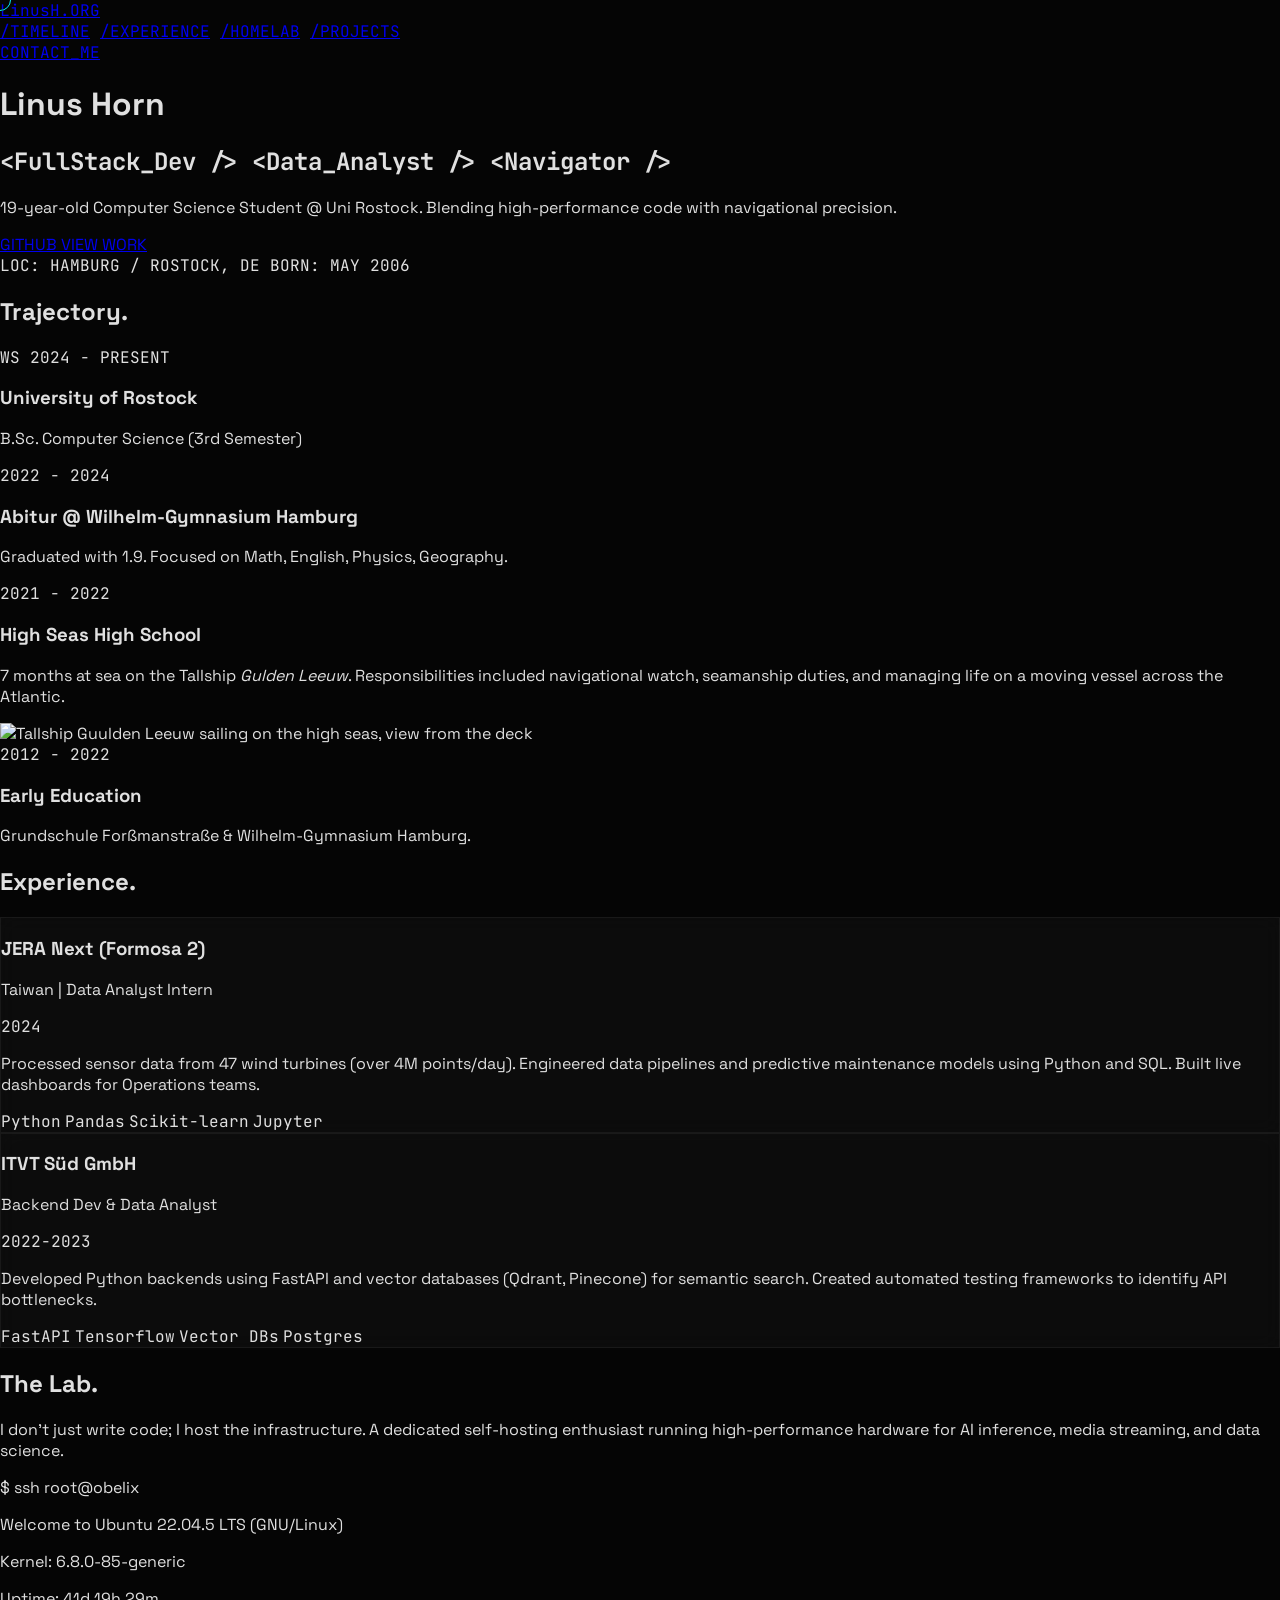
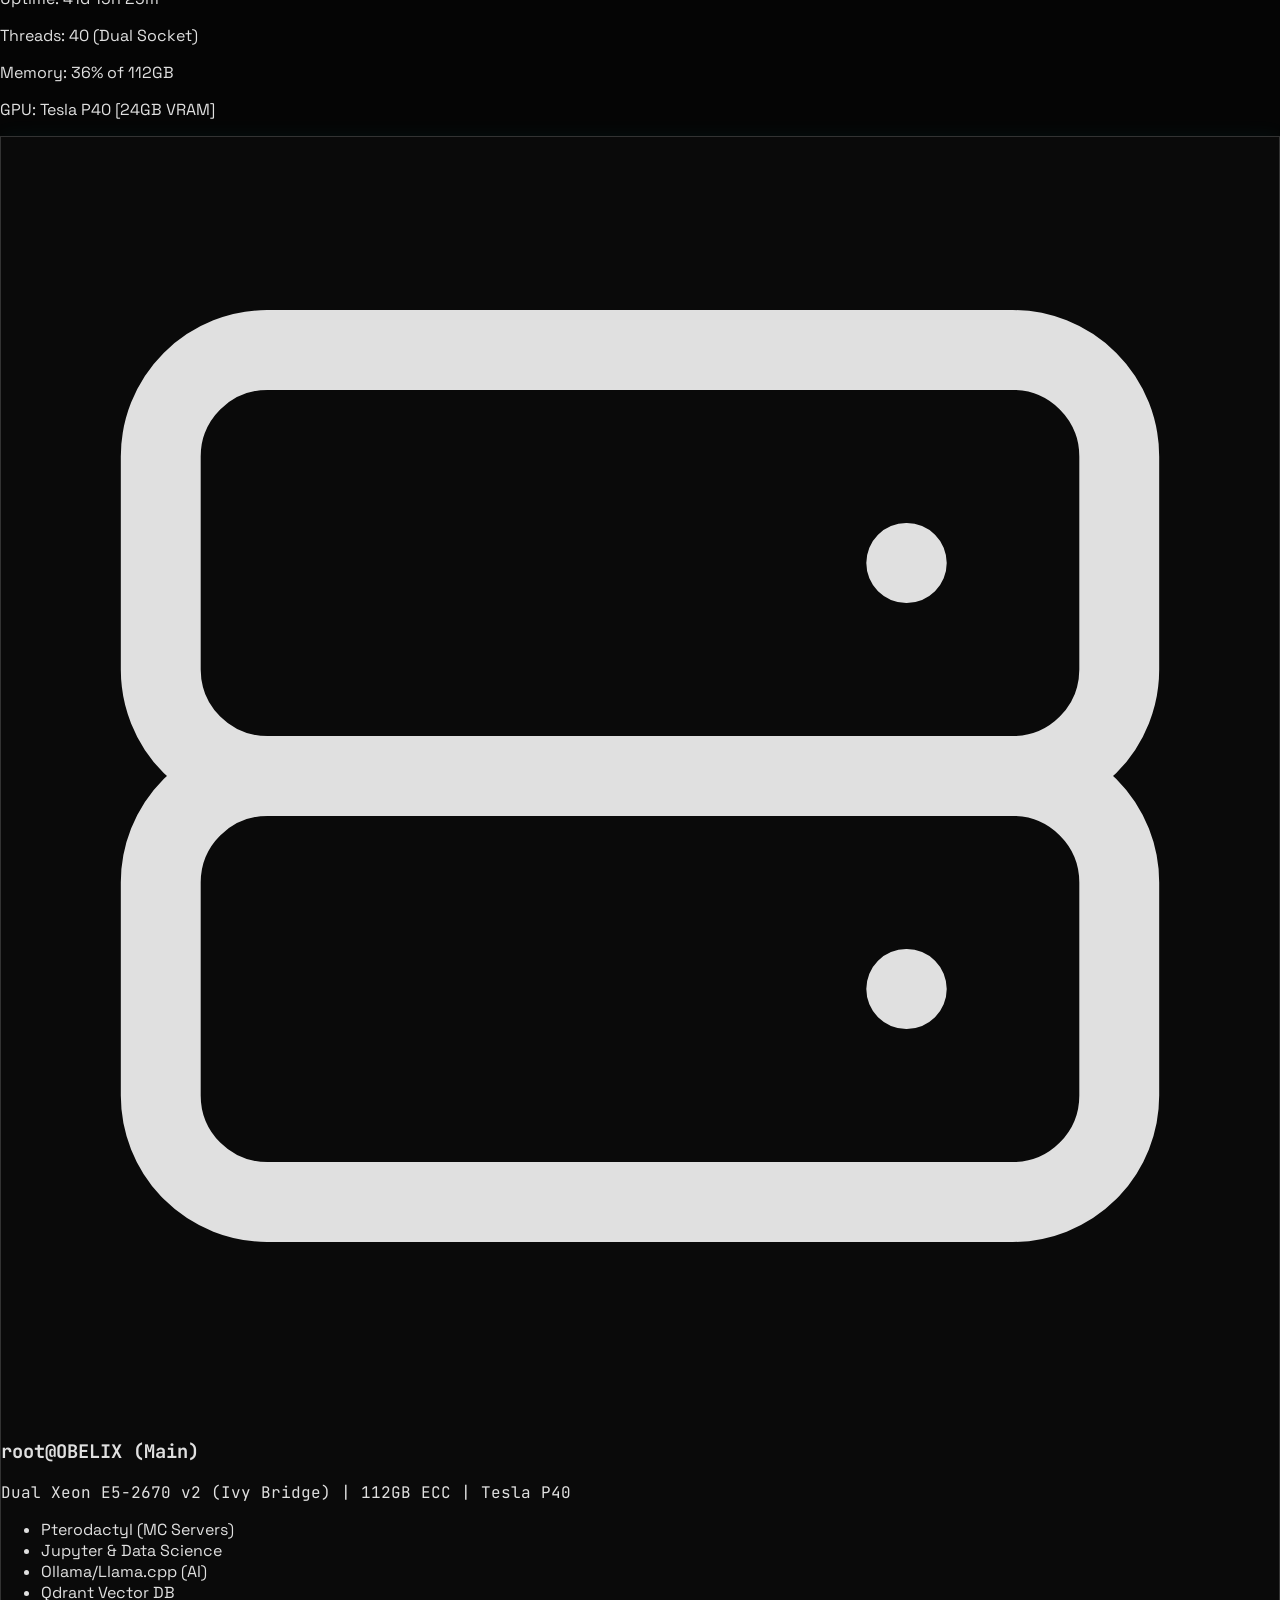
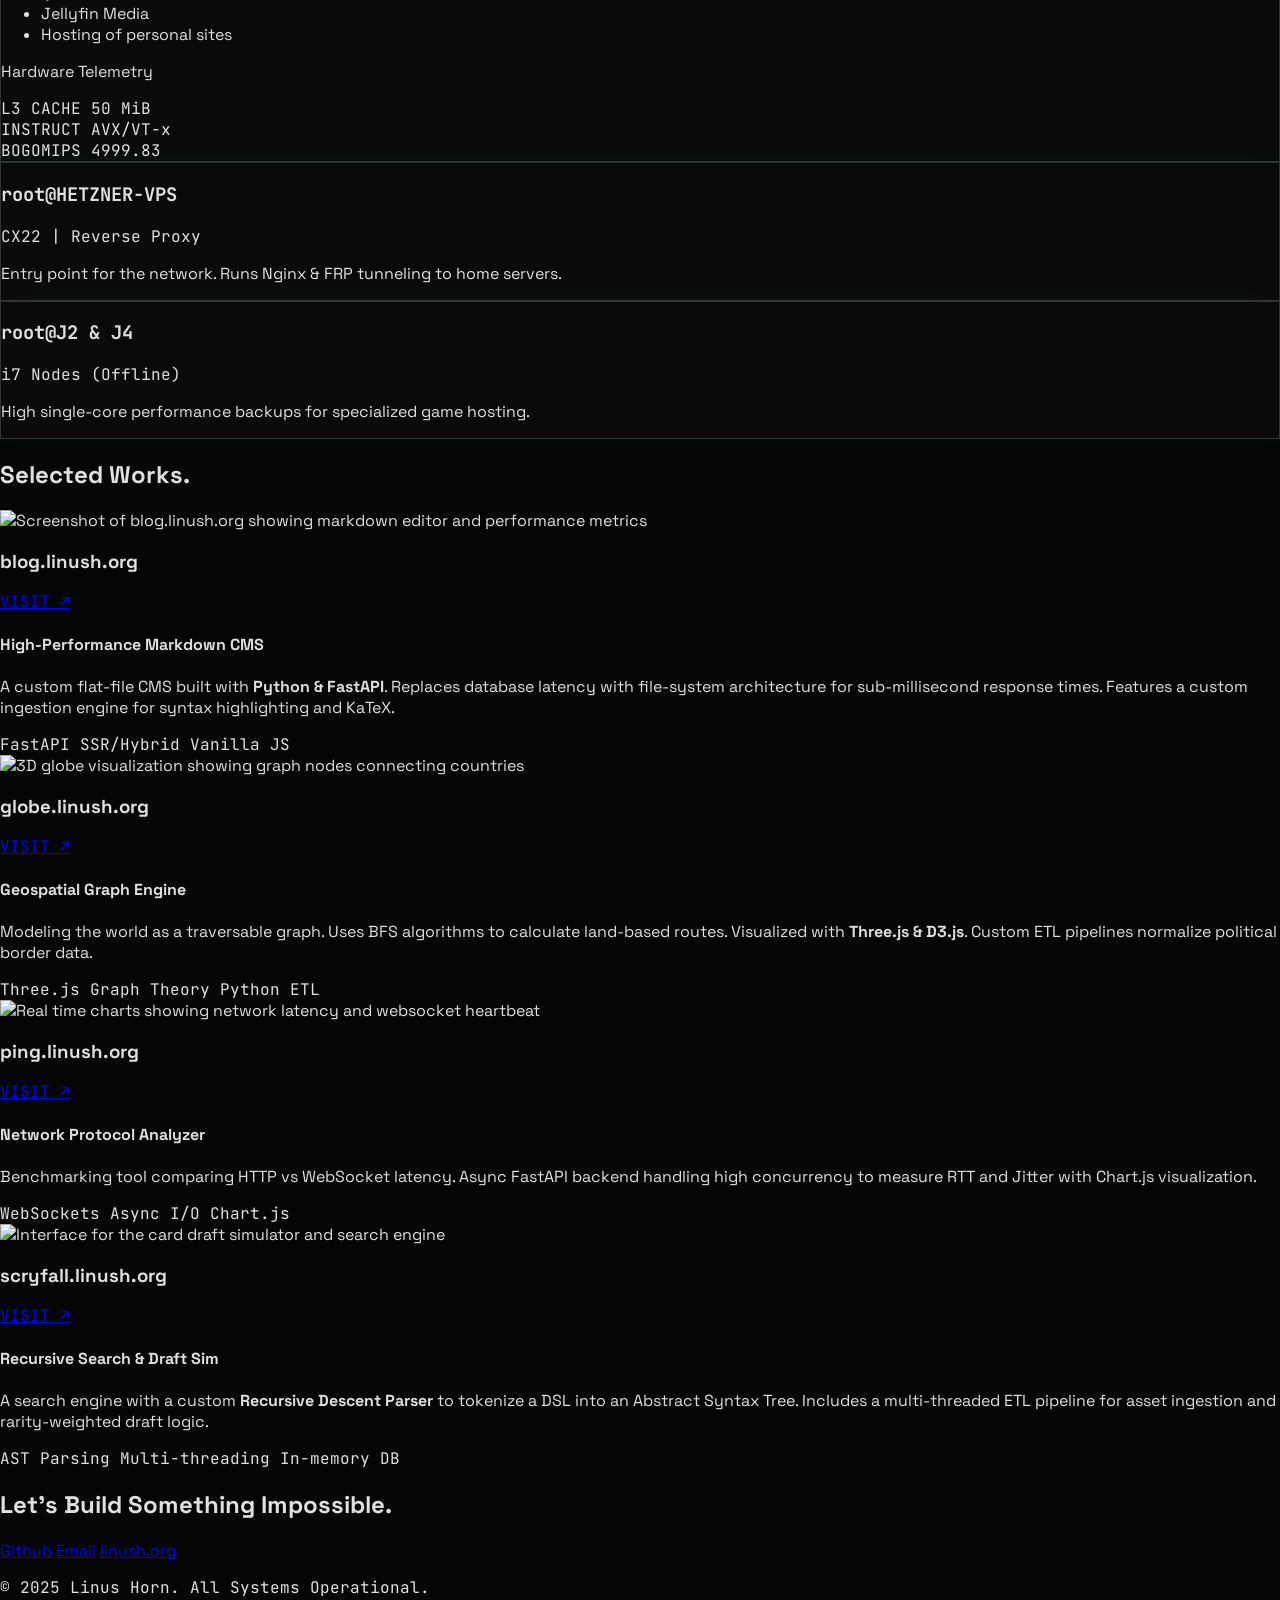
==== static/index.html @ c3712263 "v1" ====
<!DOCTYPE html>
<html lang="en">
<head>
    <meta charset="UTF-8">
    <meta name="viewport" content="width=device-width, initial-scale=1.0">
    <title>Linus Horn | Full Stack Engineer & Data Analyst</title>
    
    <!-- Tailwind CSS for Layout -->
    <script src="https://cdn.tailwindcss.com"></script>
    
    <!-- Fonts -->
    <link rel="preconnect" href="https://fonts.googleapis.com">
    <link rel="preconnect" href="https://fonts.gstatic.com" crossorigin>
    <link href="https://fonts.googleapis.com/css2?family=JetBrains+Mono:wght@100..800&family=Space+Grotesk:wght@300;400;500;600;700&display=swap" rel="stylesheet">

    <style>
        :root {
            --bg-color: #050505;
            --accent: #00f3ff;
            --accent-dim: #00f3ff40;
            --text-main: #e0e0e0;
        }

        body {
            background-color: var(--bg-color);
            color: var(--text-main);
            font-family: 'Space Grotesk', sans-serif;
            overflow-x: hidden;
            margin: 0;
            cursor: none; /* Custom cursor */
        }

        .mono { font-family: 'JetBrains Mono', monospace; }

        /* Custom Cursor */
        #cursor {
            width: 20px;
            height: 20px;
            border: 1px solid var(--accent);
            border-radius: 50%;
            position: fixed;
            pointer-events: none;
            z-index: 9999;
            transform: translate(-50%, -50%);
            transition: width 0.2s, height 0.2s, background-color 0.2s;
            mix-blend-mode: difference;
        }
        
        #cursor.hovered {
            width: 50px;
            height: 50px;
            background-color: var(--accent);
            opacity: 0.5;
            border: none;
        }

        /* ThreeJS Container */
        #canvas-container {
            position: fixed;
            top: 0;
            left: 0;
            width: 100%;
            height: 100vh;
            z-index: -1;
            opacity: 0.6;
        }

        /* Scrollbar Hide */
        ::-webkit-scrollbar { width: 0px; background: transparent; }

        /* Utilities */
        .glass-panel {
            background: rgba(255, 255, 255, 0.03);
            backdrop-filter: blur(10px);
            border: 1px solid rgba(255, 255, 255, 0.05);
        }

        .gradient-text {
            background: linear-gradient(90deg, #ffffff, #00f3ff);
            -webkit-background-clip: text;
            -webkit-text-fill-color: transparent;
        }

        .terminal-box {
            background: #0a0a0a;
            border: 1px solid #333;
            box-shadow: 0 0 20px rgba(0, 243, 255, 0.05);
        }

        .project-card:hover .project-img {
            transform: scale(1.05);
        }
    </style>
</head>
<body class="antialiased">

    <!-- Custom Cursor -->
    <div id="cursor"></div>

    <!-- 3D Background -->
    <div id="canvas-container"></div>

    <!-- Navigation -->
    <nav class="fixed top-0 w-full z-50 px-6 py-6 flex justify-between items-center mix-blend-difference text-white">
        <a href="#" class="text-2xl font-bold tracking-tighter mono hover-trigger">LinusH<span class="text-cyan-400">.</span>ORG</a>
        <div class="hidden md:flex gap-8 mono text-sm">
            <a href="#about" class="hover:text-cyan-400 transition-colors hover-trigger">/TIMELINE</a>
            <a href="#work" class="hover:text-cyan-400 transition-colors hover-trigger">/EXPERIENCE</a>
            <a href="#homelab" class="hover:text-cyan-400 transition-colors hover-trigger">/HOMELAB</a>
            <a href="#projects" class="hover:text-cyan-400 transition-colors hover-trigger">/PROJECTS</a>
        </div>
        <a href="mailto:linus@linush.org" class="border border-white/20 px-4 py-2 rounded-full hover:bg-white hover:text-black transition-all hover-trigger mono text-xs">CONTACT_ME</a>
    </nav>

    <!-- HERO SECTION -->
    <header class="h-screen w-full flex flex-col justify-center items-start px-6 md:px-24 relative">
        <div class="overflow-hidden">
            <h1 class="hero-text text-6xl md:text-9xl font-bold uppercase tracking-tighter leading-none">
                Linus <span class="text-stroke">Horn</span>
            </h1>
        </div>
        <div class="overflow-hidden mt-4">
            <h2 class="hero-sub text-xl md:text-3xl text-gray-400 mono">
                &lt;FullStack_Dev /&gt; &lt;Data_Analyst /&gt; &lt;Navigator /&gt;
            </h2>
        </div>
        <p class="mt-8 max-w-xl text-gray-400 hero-desc">
            19-year-old Computer Science Student @ Uni Rostock. 
            Blending high-performance code with navigational precision.
        </p>
        
        <div class="mt-12 flex gap-4 hero-btn">
            <a href="https://github.com/MixoMax" target="_blank" class="hover-trigger bg-white text-black px-8 py-3 font-bold hover:bg-cyan-400 transition-colors">
                GITHUB
            </a>
            <a href="#projects" class="hover-trigger border border-white/30 px-8 py-3 font-bold hover:border-cyan-400 hover:text-cyan-400 transition-colors">
                VIEW WORK
            </a>
        </div>

        <div class="absolute bottom-10 right-10 flex flex-col items-end text-xs mono text-gray-500">
            <span>LOC: HAMBURG / ROSTOCK, DE</span>
            <span>BORN: MAY 2006</span>
        </div>
    </header>

    <!-- ABOUT / TIMELINE SECTION -->
    <section id="about" class="py-24 px-6 md:px-24 relative">
        <div class="mb-16">
            <h2 class="text-4xl md:text-6xl font-bold mb-4">Trajectory<span class="text-cyan-400">.</span></h2>
            <div class="h-1 w-24 bg-cyan-400"></div>
        </div>

        <div class="relative border-l border-white/10 ml-4 md:ml-10 space-y-16">
            
            <!-- Item 1 -->
            <div class="timeline-item pl-8 md:pl-16 relative">
                <div class="absolute -left-[5px] top-2 w-2.5 h-2.5 bg-cyan-400 rounded-full shadow-[0_0_10px_#00f3ff]"></div>
                <div class="mono text-cyan-400 text-sm mb-2">WS 2024 - PRESENT</div>
                <h3 class="text-2xl font-bold">University of Rostock</h3>
                <p class="text-gray-400">B.Sc. Computer Science (3rd Semester)</p>
            </div>

            <!-- Item 2 -->
            <div class="timeline-item pl-8 md:pl-16 relative">
                <div class="absolute -left-[5px] top-2 w-2.5 h-2.5 bg-white rounded-full"></div>
                <div class="mono text-gray-500 text-sm mb-2">2022 - 2024</div>
                <h3 class="text-2xl font-bold">Abitur @ Wilhelm-Gymnasium Hamburg</h3>
                <p class="text-gray-400">Graduated with 1.9. Focused on Math, English, Physics, Geography.</p>
            </div>

            <!-- Item 3 (Highlight) -->
            <div class="timeline-item pl-8 md:pl-16 relative">
                <div class="absolute -left-[5px] top-2 w-2.5 h-2.5 bg-yellow-400 rounded-full"></div>
                <div class="mono text-yellow-400 text-sm mb-2">2021 - 2022</div>
                <h3 class="text-3xl font-bold">High Seas High School</h3>
                <p class="text-gray-400 mt-2 max-w-2xl">
                    7 months at sea on the Tallship <i>Gulden Leeuw</i>. 
                    Responsibilities included navigational watch, seamanship duties, and managing life on a moving vessel across the Atlantic.
                </p>
                <!-- UPDATED IMAGE CONTAINER -->
                <div class="mt-6 w-full md:w-2/3 overflow-hidden rounded-lg relative group">
                    <img src="/images/Guldenleeuw.jpg"
                         alt="Tallship Guulden Leeuw sailing on the high seas, view from the deck" 
                         class="w-full h-auto grayscale group-hover:grayscale-0 transition-all duration-700 transform group-hover:scale-110">
                </div>
            </div>

            <!-- Item 4 -->
            <div class="timeline-item pl-8 md:pl-16 relative">
                <div class="absolute -left-[5px] top-2 w-2.5 h-2.5 bg-gray-600 rounded-full"></div>
                <div class="mono text-gray-500 text-sm mb-2">2012 - 2022</div>
                <h3 class="text-xl font-bold text-gray-500">Early Education</h3>
                <p class="text-gray-600">Grundschule Forßmanstraße & Wilhelm-Gymnasium Hamburg.</p>
            </div>
        </div>
    </section>

    <!-- WORK EXPERIENCE -->
    <section id="work" class="py-24 px-6 md:px-24 bg-white/5">
        <div class="mb-16">
            <h2 class="text-4xl md:text-6xl font-bold mb-4">Experience<span class="text-cyan-400">.</span></h2>
        </div>

        <div class="grid grid-cols-1 md:grid-cols-2 gap-8">
            <!-- Job 1 -->
            <div class="work-card glass-panel p-8 rounded-xl hover:border-cyan-400/50 transition-colors">
                <div class="flex justify-between items-start mb-4">
                    <div>
                        <h3 class="text-2xl font-bold">JERA Next (Formosa 2)</h3>
                        <p class="text-gray-400 text-sm">Taiwan | Data Analyst Intern</p>
                    </div>
                    <span class="mono text-xs border border-white/20 px-2 py-1 rounded">2024</span>
                </div>
                <p class="text-gray-300 mb-6 leading-relaxed">
                    Processed sensor data from 47 wind turbines (over 4M points/day). Engineered data pipelines and predictive maintenance models using Python and SQL. Built live dashboards for Operations teams.
                </p>
                <div class="flex flex-wrap gap-2">
                    <span class="text-xs bg-cyan-900/30 text-cyan-300 px-2 py-1 rounded mono">Python</span>
                    <span class="text-xs bg-cyan-900/30 text-cyan-300 px-2 py-1 rounded mono">Pandas</span>
                    <span class="text-xs bg-cyan-900/30 text-cyan-300 px-2 py-1 rounded mono">Scikit-learn</span>
                    <span class="text-xs bg-cyan-900/30 text-cyan-300 px-2 py-1 rounded mono">Jupyter</span>
                </div>
            </div>

            <!-- Job 2 -->
            <div class="work-card glass-panel p-8 rounded-xl hover:border-cyan-400/50 transition-colors">
                <div class="flex justify-between items-start mb-4">
                    <div>
                        <h3 class="text-2xl font-bold">ITVT Süd GmbH</h3>
                        <p class="text-gray-400 text-sm">Backend Dev & Data Analyst</p>
                    </div>
                    <span class="mono text-xs border border-white/20 px-2 py-1 rounded">2022-2023</span>
                </div>
                <p class="text-gray-300 mb-6 leading-relaxed">
                    Developed Python backends using FastAPI and vector databases (Qdrant, Pinecone) for semantic search. Created automated testing frameworks to identify API bottlenecks.
                </p>
                <div class="flex flex-wrap gap-2">
                    <span class="text-xs bg-cyan-900/30 text-cyan-300 px-2 py-1 rounded mono">FastAPI</span>
                    <span class="text-xs bg-cyan-900/30 text-cyan-300 px-2 py-1 rounded mono">Tensorflow</span>
                    <span class="text-xs bg-cyan-900/30 text-cyan-300 px-2 py-1 rounded mono">Vector DBs</span>
                    <span class="text-xs bg-cyan-900/30 text-cyan-300 px-2 py-1 rounded mono">Postgres</span>
                </div>
            </div>
        </div>
    </section>

    <!-- HOMELAB / SERVER SECTION -->
    <section id="homelab" class="py-24 px-6 md:px-24">
        <div class="flex flex-col md:flex-row gap-12 items-start">
            <div class="md:w-1/3 sticky top-24">
                <h2 class="text-4xl md:text-6xl font-bold mb-4">The Lab<span class="text-cyan-400">.</span></h2>
                <p class="text-gray-400 mb-6">
                    I don't just write code; I host the infrastructure. A dedicated self-hosting enthusiast running high-performance hardware for AI inference, media streaming, and data science.
                </p>
                <div class="p-4 bg-gray-900 rounded font-mono text-xs text-green-400 border border-gray-700">
                    <p>$ ssh root@obelix</p>
                    <p>Welcome to Ubuntu 22.04.5 LTS (GNU/Linux)</p>
                    <p class="mt-2">Kernel: 6.8.0-85-generic</p>
                    <p>Uptime: 41d 19h 29m</p>
                    <p>Threads: 40 (Dual Socket)</p>
                    <p class="mt-2">Memory: 36% of 112GB</p>
                    <p>GPU: Tesla P40 [24GB VRAM]</p>
                </div>
            </div>

            <div class="md:w-2/3 grid gap-6 w-full">
                <!-- Server 1: Obelix -->
                <div class="terminal-box p-6 rounded relative overflow-hidden group">
                    <div class="absolute top-0 right-0 p-2 opacity-20 group-hover:opacity-100 transition-opacity">
                        <svg class="w-12 h-12 text-cyan-400" fill="none" stroke="currentColor" viewBox="0 0 24 24"><path stroke-linecap="round" stroke-linejoin="round" stroke-width="1.5" d="M5 12h14M5 12a2 2 0 01-2-2V6a2 2 0 012-2h14a2 2 0 012 2v4a2 2 0 01-2 2M5 12a2 2 0 00-2 2v4a2 2 0 002 2h14a2 2 0 002-2v-4a2 2 0 00-2-2m-2-4h.01M17 16h.01"></path></svg>
                    </div>
                    <h3 class="text-xl font-bold mono text-cyan-400 mb-1">root@OBELIX (Main)</h3>
                    <p class="text-xs text-gray-500 mb-4 mono">Dual Xeon E5-2670 v2 (Ivy Bridge) | 112GB ECC | Tesla P40</p>
                    
                    <ul class="grid grid-cols-1 sm:grid-cols-2 gap-2 text-sm text-gray-300 mb-6">
                        <li class="flex items-center"><span class="w-2 h-2 bg-green-500 rounded-full mr-2"></span>Pterodactyl (MC Servers)</li>
                        <li class="flex items-center"><span class="w-2 h-2 bg-green-500 rounded-full mr-2"></span>Jupyter & Data Science</li>
                        <li class="flex items-center"><span class="w-2 h-2 bg-green-500 rounded-full mr-2"></span>Ollama/Llama.cpp (AI)</li>
                        <li class="flex items-center"><span class="w-2 h-2 bg-green-500 rounded-full mr-2"></span>Qdrant Vector DB</li>
                        <li class="flex items-center"><span class="w-2 h-2 bg-green-500 rounded-full mr-2"></span>Jellyfin Media</li>
                        <li class="flex items-center"><span class="w-2 h-2 bg-green-500 rounded-full mr-2"></span>Hosting of personal sites</li>
                    </ul>

                    <!-- New Technical Details Section -->
                    <div class="border-t border-gray-800 pt-4">
                        <p class="text-[10px] uppercase tracking-widest text-gray-500 mb-2">Hardware Telemetry</p>
                        <div class="grid grid-cols-3 gap-2 text-xs mono text-cyan-300/80">
                            <div>
                                <span class="block text-gray-600">L3 CACHE</span>
                                50 MiB
                            </div>
                            <div>
                                <span class="block text-gray-600">INSTRUCT</span>
                                AVX/VT-x
                            </div>
                            <div>
                                <span class="block text-gray-600">BOGOMIPS</span>
                                4999.83
                            </div>
                        </div>
                    </div>
                </div>

                <!-- VPS & Others -->
                <div class="grid grid-cols-1 sm:grid-cols-2 gap-6">
                    <div class="terminal-box p-6 rounded">
                        <h3 class="text-lg font-bold mono text-purple-400 mb-2">root@HETZNER-VPS</h3>
                        <p class="text-xs text-gray-500 mb-2 mono">CX22 | Reverse Proxy</p>
                        <p class="text-sm text-gray-400">Entry point for the network. Runs Nginx & FRP tunneling to home servers.</p>
                    </div>
                    <div class="terminal-box p-6 rounded opacity-70">
                        <h3 class="text-lg font-bold mono text-yellow-600 mb-2">root@J2 & J4</h3>
                        <p class="text-xs text-gray-500 mb-2 mono">i7 Nodes (Offline)</p>
                        <p class="text-sm text-gray-400">High single-core performance backups for specialized game hosting.</p>
                    </div>
                </div>
            </div>
        </div>
    </section>

    <!-- PROJECTS SECTION -->
    <section id="projects" class="py-24 px-6 md:px-24">
        <h2 class="text-4xl md:text-6xl font-bold mb-20 text-center">Selected Works<span class="text-cyan-400">.</span></h2>

        <!-- Project 1: Blog -->
        <div class="project-item flex flex-col md:flex-row gap-12 mb-32 items-center">
            <div class="md:w-1/2 overflow-hidden rounded-xl project-card cursor-none">
                <img src="/images/blog_linush_org.png" alt="Screenshot of blog.linush.org showing markdown editor and performance metrics" class="project-img w-full transition-transform duration-700">
            </div>
            <div class="md:w-1/2">
                <div class="flex items-baseline gap-4 mb-2">
                    <h3 class="text-3xl font-bold">blog.linush.org</h3>
                    <a href="https://blog.linush.org" class="text-cyan-400 mono text-sm hover:underline hover-trigger">VISIT &nearr;</a>
                </div>
                <h4 class="text-xl text-gray-400 mb-4">High-Performance Markdown CMS</h4>
                <p class="text-gray-300 mb-6 leading-relaxed">
                    A custom flat-file CMS built with <b>Python & FastAPI</b>. Replaces database latency with file-system architecture for sub-millisecond response times. Features a custom ingestion engine for syntax highlighting and KaTeX.
                </p>
                <div class="flex flex-wrap gap-2 text-xs mono text-cyan-300">
                    <span class="border border-cyan-900 px-2 py-1 rounded">FastAPI</span>
                    <span class="border border-cyan-900 px-2 py-1 rounded">SSR/Hybrid</span>
                    <span class="border border-cyan-900 px-2 py-1 rounded">Vanilla JS</span>
                </div>
            </div>
        </div>

        <!-- Project 2: Globe -->
        <div class="project-item flex flex-col md:flex-row-reverse gap-12 mb-32 items-center">
            <div class="md:w-1/2 overflow-hidden rounded-xl project-card cursor-none">
                <img src="/images/globe_linush_org.png" alt="3D globe visualization showing graph nodes connecting countries" class="project-img w-full transition-transform duration-700">
            </div>
            <div class="md:w-1/2 md:text-right">
                <div class="flex items-baseline gap-4 mb-2 md:justify-end">
                    <h3 class="text-3xl font-bold">globe.linush.org</h3>
                    <a href="https://globe.linush.org" class="text-cyan-400 mono text-sm hover:underline hover-trigger">VISIT &nearr;</a>
                </div>
                <h4 class="text-xl text-gray-400 mb-4">Geospatial Graph Engine</h4>
                <p class="text-gray-300 mb-6 leading-relaxed">
                    Modeling the world as a traversable graph. Uses BFS algorithms to calculate land-based routes. Visualized with <b>Three.js & D3.js</b>. Custom ETL pipelines normalize political border data.
                </p>
                <div class="flex flex-wrap gap-2 text-xs mono text-cyan-300 md:justify-end">
                    <span class="border border-cyan-900 px-2 py-1 rounded">Three.js</span>
                    <span class="border border-cyan-900 px-2 py-1 rounded">Graph Theory</span>
                    <span class="border border-cyan-900 px-2 py-1 rounded">Python ETL</span>
                </div>
            </div>
        </div>

        <!-- Project 3: Ping -->
        <div class="project-item flex flex-col md:flex-row gap-12 mb-32 items-center">
            <div class="md:w-1/2 overflow-hidden rounded-xl project-card cursor-none">
                <img src="/images/ping_linush_org.png" alt="Real time charts showing network latency and websocket heartbeat" class="project-img w-full transition-transform duration-700">
            </div>
            <div class="md:w-1/2">
                <div class="flex items-baseline gap-4 mb-2">
                    <h3 class="text-3xl font-bold">ping.linush.org</h3>
                    <a href="https://ping.linush.org" class="text-cyan-400 mono text-sm hover:underline hover-trigger">VISIT &nearr;</a>
                </div>
                <h4 class="text-xl text-gray-400 mb-4">Network Protocol Analyzer</h4>
                <p class="text-gray-300 mb-6 leading-relaxed">
                    Benchmarking tool comparing HTTP vs WebSocket latency. Async FastAPI backend handling high concurrency to measure RTT and Jitter with Chart.js visualization.
                </p>
                <div class="flex flex-wrap gap-2 text-xs mono text-cyan-300">
                    <span class="border border-cyan-900 px-2 py-1 rounded">WebSockets</span>
                    <span class="border border-cyan-900 px-2 py-1 rounded">Async I/O</span>
                    <span class="border border-cyan-900 px-2 py-1 rounded">Chart.js</span>
                </div>
            </div>
        </div>

        <!-- Project 4: Scryfall -->
        <div class="project-item flex flex-col md:flex-row-reverse gap-12 items-center">
            <div class="md:w-1/2 overflow-hidden rounded-xl project-card cursor-none">
                <img src="/images/scryfall_linush_org.png" alt="Interface for the card draft simulator and search engine" class="project-img w-full transition-transform duration-700">
            </div>
            <div class="md:w-1/2 md:text-right">
                <div class="flex items-baseline gap-4 mb-2 md:justify-end">
                    <h3 class="text-3xl font-bold">scryfall.linush.org</h3>
                    <a href="https://scryfall.linush.org" class="text-cyan-400 mono text-sm hover:underline hover-trigger">VISIT &nearr;</a>
                </div>
                <h4 class="text-xl text-gray-400 mb-4">Recursive Search & Draft Sim</h4>
                <p class="text-gray-300 mb-6 leading-relaxed">
                    A search engine with a custom <b>Recursive Descent Parser</b> to tokenize a DSL into an Abstract Syntax Tree. Includes a multi-threaded ETL pipeline for asset ingestion and rarity-weighted draft logic.
                </p>
                <div class="flex flex-wrap gap-2 text-xs mono text-cyan-300 md:justify-end">
                    <span class="border border-cyan-900 px-2 py-1 rounded">AST Parsing</span>
                    <span class="border border-cyan-900 px-2 py-1 rounded">Multi-threading</span>
                    <span class="border border-cyan-900 px-2 py-1 rounded">In-memory DB</span>
                </div>
            </div>
        </div>
    </section>

    <!-- FOOTER -->
    <footer class="py-12 border-t border-white/10 text-center">
        <h2 class="text-2xl font-bold mb-6">Let's Build Something <span class="text-cyan-400">Impossible</span>.</h2>
        <div class="flex justify-center gap-8 mb-8">
            <a href="https://github.com/MixoMax" class="hover-trigger text-gray-400 hover:text-white transition-colors">Github</a>
            <a href="mailto:linus@linush.org" class="hover-trigger text-gray-400 hover:text-white transition-colors">Email</a>
            <a href="https://linush.org" class="hover-trigger text-gray-400 hover:text-white transition-colors">linush.org</a>
        </div>
        <p class="text-gray-600 text-xs mono">© 2025 Linus Horn. All Systems Operational.</p>
    </footer>

    <!-- SCRIPTS -->
    <script src="https://cdnjs.cloudflare.com/ajax/libs/three.js/r128/three.min.js"></script>
    <script src="https://cdnjs.cloudflare.com/ajax/libs/gsap/3.12.2/gsap.min.js"></script>
    <script src="https://cdnjs.cloudflare.com/ajax/libs/gsap/3.12.2/ScrollTrigger.min.js"></script>
    <script src="https://cdn.jsdelivr.net/gh/studio-freight/lenis@1.0.29/bundled/lenis.min.js"></script>

    <script>
        // 1. SMOOTH SCROLL (Lenis)
        const lenis = new Lenis({
            duration: 1.2,
            easing: (t) => Math.min(1, 1.001 - Math.pow(2, -10 * t)),
            direction: 'vertical',
            smooth: true
        });

        function raf(time) {
            lenis.raf(time);
            requestAnimationFrame(raf);
        }
        requestAnimationFrame(raf);

        // 2. CUSTOM CURSOR
        const cursor = document.getElementById('cursor');
        const triggers = document.querySelectorAll('.hover-trigger');

        document.addEventListener('mousemove', (e) => {
            cursor.style.left = e.clientX + 'px';
            cursor.style.top = e.clientY + 'px';
        });

        triggers.forEach(trigger => {
            trigger.addEventListener('mouseenter', () => cursor.classList.add('hovered'));
            trigger.addEventListener('mouseleave', () => cursor.classList.remove('hovered'));
        });

        // 3. THREE.JS BACKGROUND (The "Insane" Part)
        // Creating a wave/data particle system that looks like the ocean
        const scene = new THREE.Scene();
        const camera = new THREE.PerspectiveCamera(75, window.innerWidth / window.innerHeight, 0.1, 1000);
        const renderer = new THREE.WebGLRenderer({ alpha: true, antialias: true });
        
        renderer.setSize(window.innerWidth, window.innerHeight);
        document.getElementById('canvas-container').appendChild(renderer.domElement);

        // Particles
        const particlesGeometry = new THREE.BufferGeometry();
        const particlesCount = 2000;
        const posArray = new Float32Array(particlesCount * 3);

        for(let i = 0; i < particlesCount * 3; i++) {
            // Spread particles across a wide area
            posArray[i] = (Math.random() - 0.5) * 15;
        }

        particlesGeometry.setAttribute('position', new THREE.BufferAttribute(posArray, 3));

        const material = new THREE.PointsMaterial({
            size: 0.02,
            color: 0x00f3ff,
            transparent: true,
            opacity: 0.8,
        });

        const particlesMesh = new THREE.Points(particlesGeometry, material);
        scene.add(particlesMesh);

        // Connecting lines (The Network)
        // Note: Full mesh network can be heavy, using a wireframe plane for the "Sea" effect
        const geometry = new THREE.PlaneGeometry(30, 30, 40, 40);
        const wireframe = new THREE.WireframeGeometry(geometry);
        const lineMaterial = new THREE.LineBasicMaterial({ color: 0x00f3ff, transparent: true, opacity: 0.1 });
        const lines = new THREE.LineSegments(wireframe, lineMaterial);
        lines.rotation.x = Math.PI / 2; // Flat like the sea
        lines.position.y = -2;
        scene.add(lines);

        camera.position.z = 3;
        camera.position.y = 0.5;

        // Mouse interaction
        let mouseX = 0;
        let mouseY = 0;
        let targetX = 0;
        let targetY = 0;

        const windowHalfX = window.innerWidth / 2;
        const windowHalfY = window.innerHeight / 2;

        document.addEventListener('mousemove', (event) => {
            mouseX = (event.clientX - windowHalfX);
            mouseY = (event.clientY - windowHalfY);
        });

        const clock = new THREE.Clock();

        function animate() {
            targetX = mouseX * 0.001;
            targetY = mouseY * 0.001;

            const elapsedTime = clock.getElapsedTime();

            // Rotate particles slowly
            particlesMesh.rotation.y = elapsedTime * 0.05;
            particlesMesh.rotation.x = mouseY * 0.0001;

            // Animate "Sea"
            lines.rotation.z = elapsedTime * 0.05;
            lines.position.y = -2 + Math.sin(elapsedTime * 0.5) * 0.2; // Bobbing effect

            // Parallax effect on camera
            camera.position.x += (mouseX * 0.001 - camera.position.x) * 0.05;
            camera.position.y += (-mouseY * 0.001 - camera.position.y) * 0.05 + 0.5; // +0.5 to keep offset
            camera.lookAt(scene.position);

            renderer.render(scene, camera);
            requestAnimationFrame(animate);
        }
        animate();

        // Handle Resize
        window.addEventListener('resize', () => {
            camera.aspect = window.innerWidth / window.innerHeight;
            camera.updateProjectionMatrix();
            renderer.setSize(window.innerWidth, window.innerHeight);
        });

        // 4. GSAP ANIMATIONS
        gsap.registerPlugin(ScrollTrigger);

        // Hero Intro
        const tl = gsap.timeline();
        tl.from(".hero-text", { y: 100, opacity: 0, duration: 1, ease: "power4.out", delay: 0.2 })
          .from(".hero-sub", { y: 20, opacity: 0, duration: 1, ease: "power4.out" }, "-=0.5")
          .from(".hero-desc", { y: 20, opacity: 0, duration: 0.8 }, "-=0.6")
          .from(".hero-btn", { y: 20, opacity: 0, duration: 0.8 }, "-=0.6");

        // Timeline Items
        gsap.utils.toArray('.timeline-item').forEach((item) => {
            gsap.from(item, {
                scrollTrigger: {
                    trigger: item,
                    start: "top 80%",
                    toggleActions: "play none none reverse"
                },
                x: -50,
                opacity: 0,
                duration: 0.8,
                ease: "power3.out"
            });
        });

        // Work Cards
        gsap.utils.toArray('.work-card').forEach((card, i) => {
            gsap.from(card, {
                scrollTrigger: {
                    trigger: card,
                    start: "top 85%",
                },
                y: 50,
                opacity: 0,
                duration: 0.6,
                delay: i * 0.2
            });
        });

        // Project Items
        gsap.utils.toArray('.project-item').forEach((item) => {
            gsap.from(item, {
                scrollTrigger: {
                    trigger: item,
                    start: "top 75%",
                },
                y: 100,
                opacity: 0,
                duration: 1,
                ease: "power4.out"
            });
        });

        // Homelab Terminal Stagger
        gsap.from(".terminal-box", {
            scrollTrigger: {
                trigger: "#homelab",
                start: "top 70%",
            },
            scale: 0.9,
            opacity: 0,
            duration: 0.5,
            stagger: 0.1
        });

    </script>
</body>
</html>
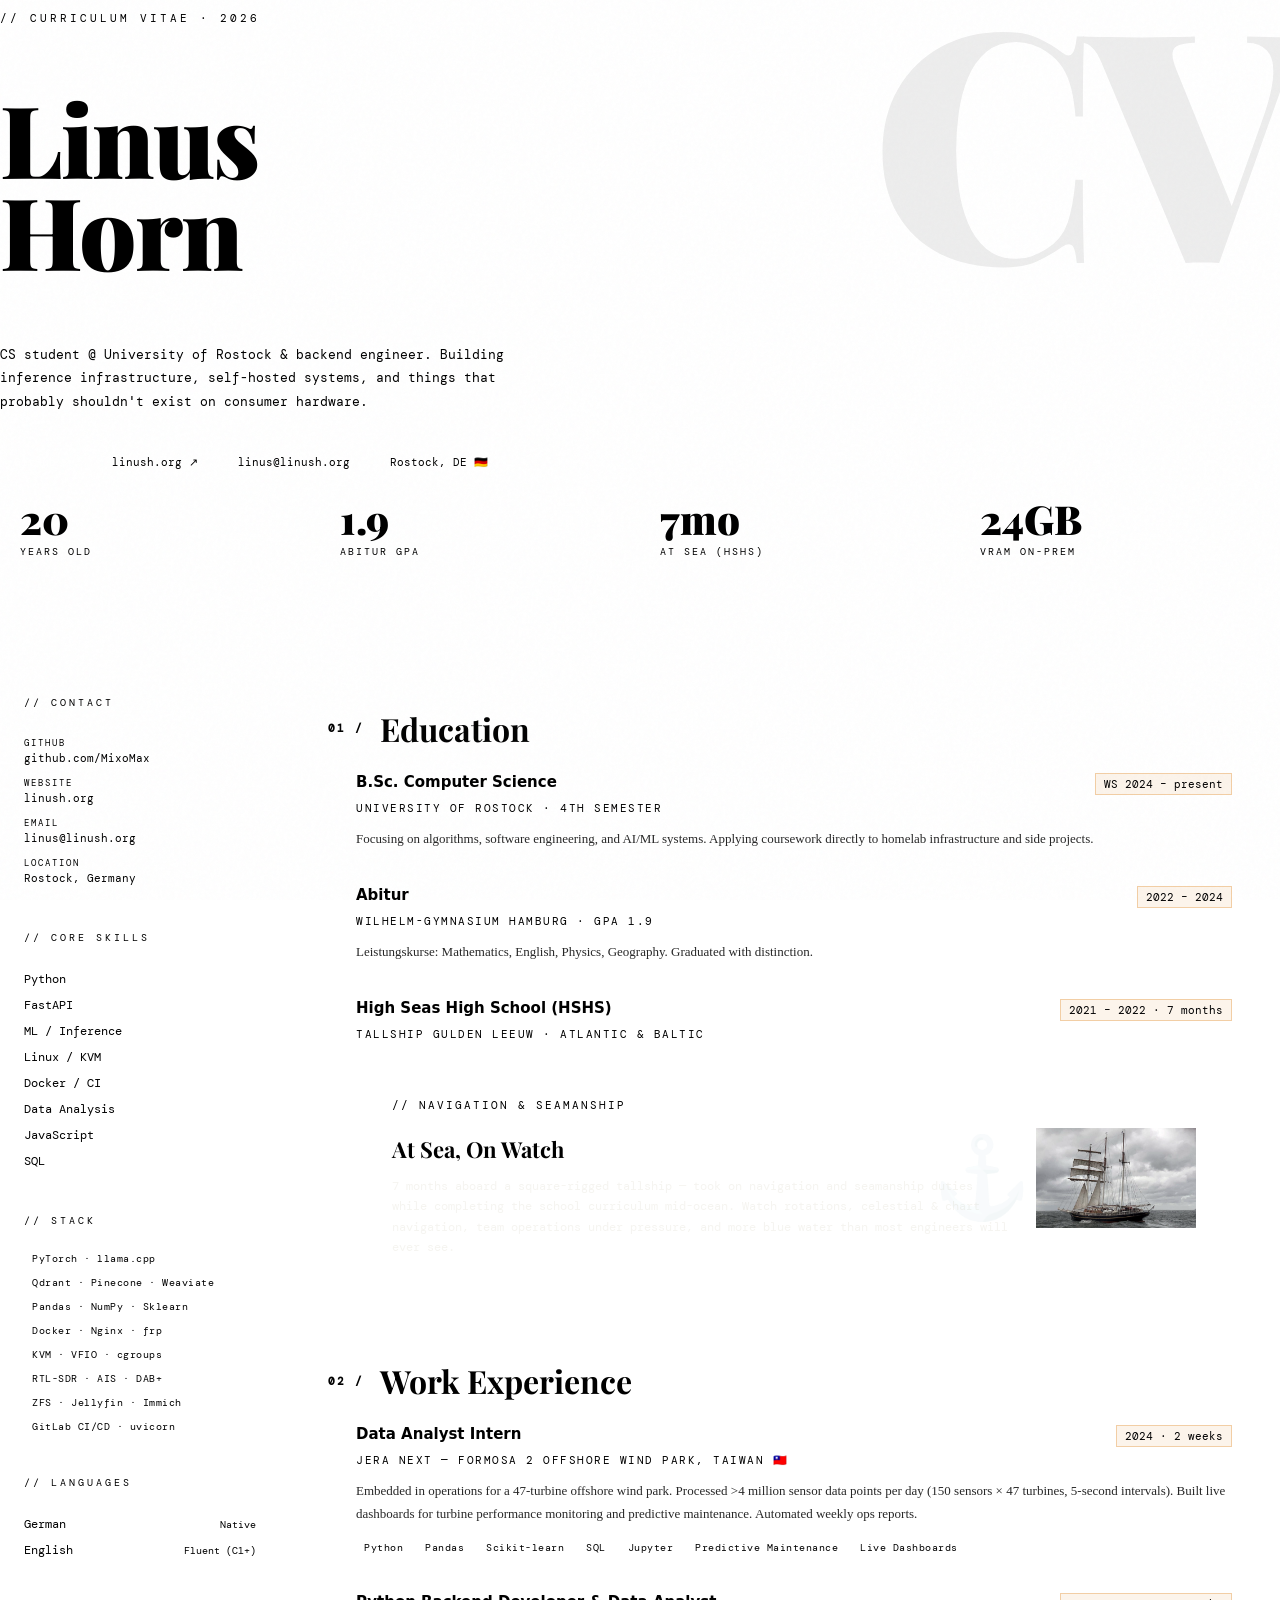
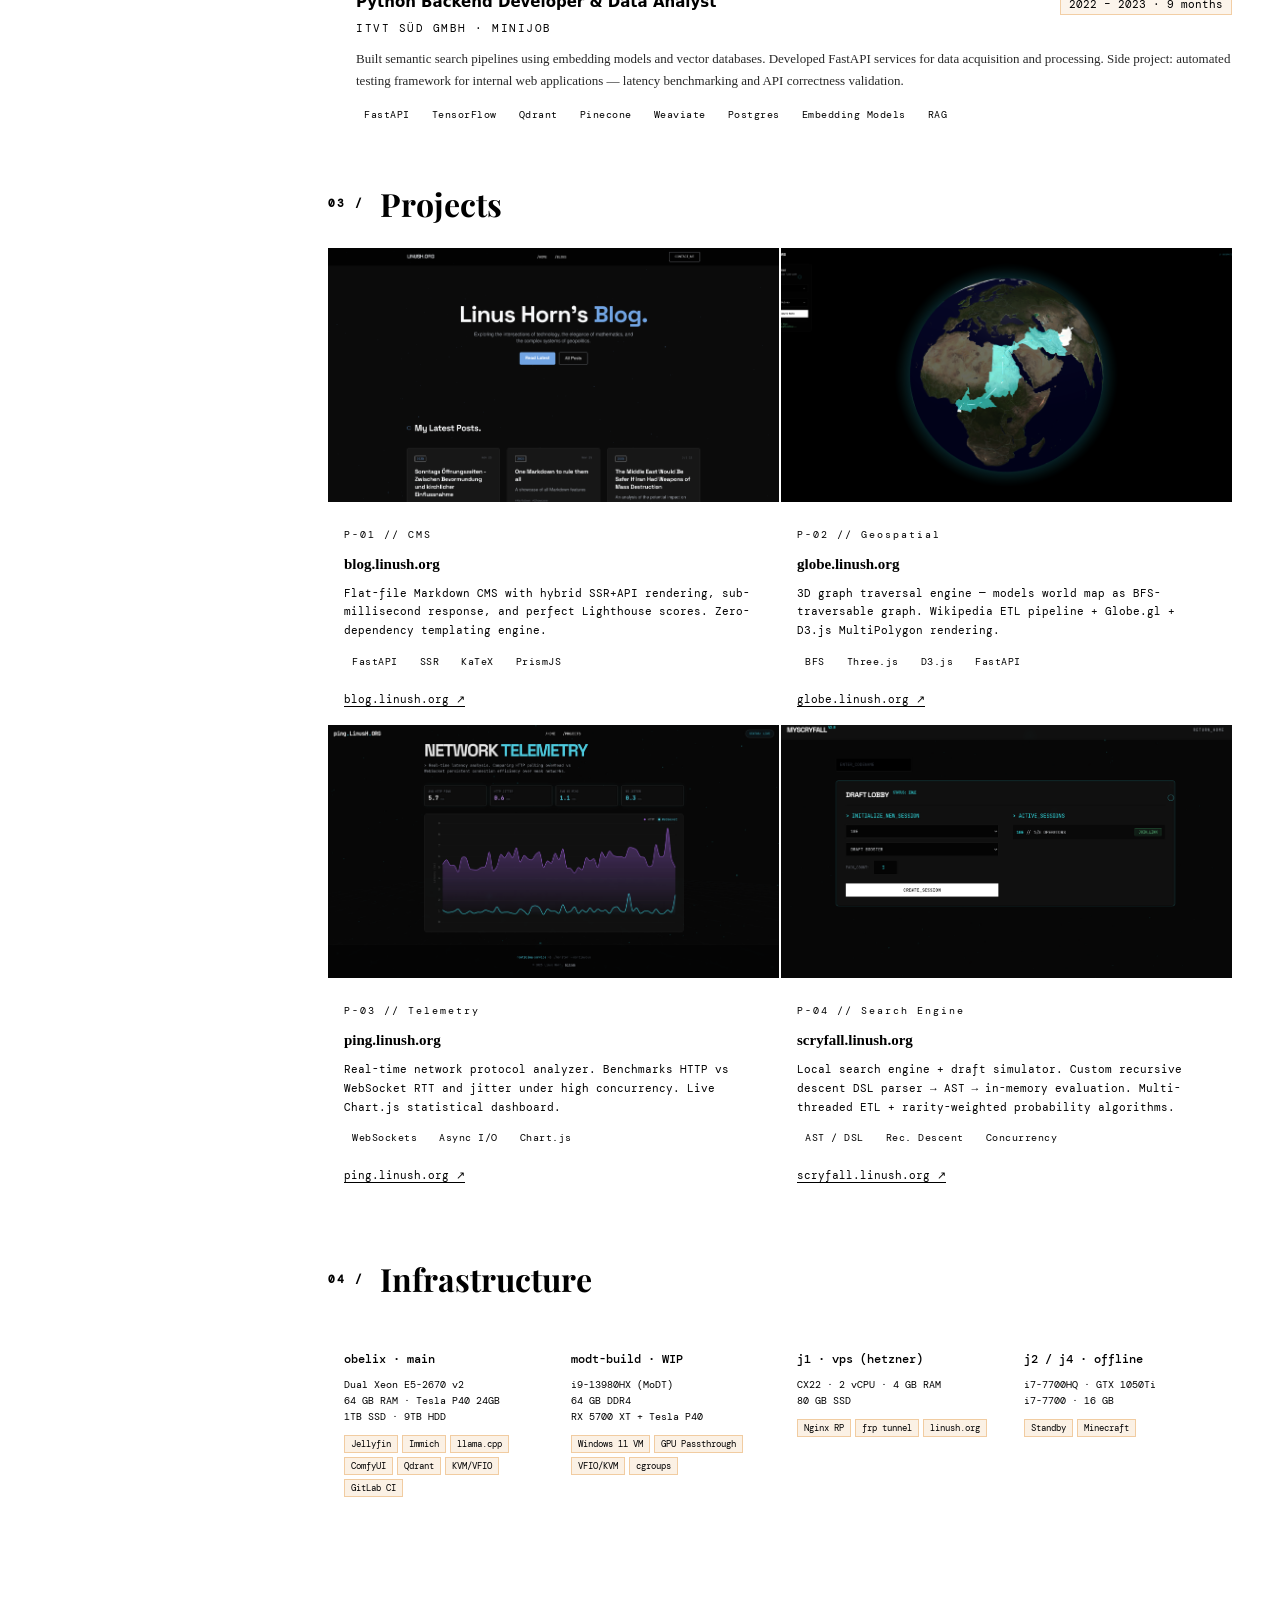
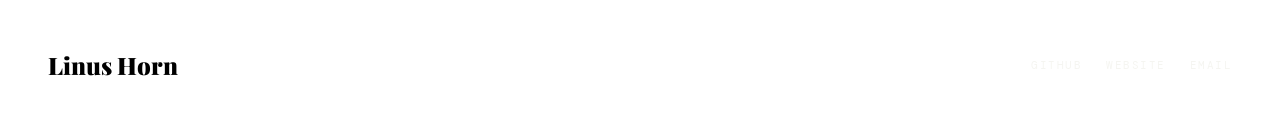
==== commit 69a25dbf: "v2" ====
--- a/static/index.html
+++ b/static/index.html
@@ -1,619 +1,1010 @@
 <!DOCTYPE html>
 <html lang="en">
 <head>
-    <meta charset="UTF-8">
-    <meta name="viewport" content="width=device-width, initial-scale=1.0">
-    <title>Linus Horn | Full Stack Engineer & Data Analyst</title>
-    
-    <!-- Tailwind CSS for Layout -->
-    <script src="https://cdn.tailwindcss.com"></script>
-    
-    <!-- Fonts -->
-    <link rel="preconnect" href="https://fonts.googleapis.com">
-    <link rel="preconnect" href="https://fonts.gstatic.com" crossorigin>
-    <link href="https://fonts.googleapis.com/css2?family=JetBrains+Mono:wght@100..800&family=Space+Grotesk:wght@300;400;500;600;700&display=swap" rel="stylesheet">
-
-    <style>
-        :root {
-            --bg-color: #050505;
-            --accent: #00f3ff;
-            --accent-dim: #00f3ff40;
-            --text-main: #e0e0e0;
-        }
-
-        body {
-            background-color: var(--bg-color);
-            color: var(--text-main);
-            font-family: 'Space Grotesk', sans-serif;
-            overflow-x: hidden;
-            margin: 0;
-            cursor: none; /* Custom cursor */
-        }
-
-        .mono { font-family: 'JetBrains Mono', monospace; }
-
-        /* Custom Cursor */
-        #cursor {
-            width: 20px;
-            height: 20px;
-            border: 1px solid var(--accent);
-            border-radius: 50%;
-            position: fixed;
-            pointer-events: none;
-            z-index: 9999;
-            transform: translate(-50%, -50%);
-            transition: width 0.2s, height 0.2s, background-color 0.2s;
-            mix-blend-mode: difference;
-        }
-        
-        #cursor.hovered {
-            width: 50px;
-            height: 50px;
-            background-color: var(--accent);
-            opacity: 0.5;
-            border: none;
-        }
-
-        /* ThreeJS Container */
-        #canvas-container {
-            position: fixed;
-            top: 0;
-            left: 0;
-            width: 100%;
-            height: 100vh;
-            z-index: -1;
-            opacity: 0.6;
-        }
-
-        /* Scrollbar Hide */
-        ::-webkit-scrollbar { width: 0px; background: transparent; }
-
-        /* Utilities */
-        .glass-panel {
-            background: rgba(255, 255, 255, 0.03);
-            backdrop-filter: blur(10px);
-            border: 1px solid rgba(255, 255, 255, 0.05);
-        }
-
-        .gradient-text {
-            background: linear-gradient(90deg, #ffffff, #00f3ff);
-            -webkit-background-clip: text;
-            -webkit-text-fill-color: transparent;
-        }
-
-        .terminal-box {
-            background: #0a0a0a;
-            border: 1px solid #333;
-            box-shadow: 0 0 20px rgba(0, 243, 255, 0.05);
-        }
-
-        .project-card:hover .project-img {
-            transform: scale(1.05);
-        }
-    </style>
+  <meta charset="UTF-8" />
+  <meta name="viewport" content="width=device-width, initial-scale=1.0" />
+  <title>Linus Horn — CV</title>
+  <link rel="stylesheet" href="/style.css" />
+  <link rel="preconnect" href="https://fonts.googleapis.com" />
+  <link rel="preconnect" href="https://fonts.gstatic.com" crossorigin />
+  <link href="https://fonts.googleapis.com/css2?family=DM+Mono:wght@400;500&family=Playfair+Display:wght@700;900&display=swap" rel="stylesheet" />
+
+  <style>
+    /* ── RESET extras ────────────────────────────────── */
+    html { scroll-behavior: smooth; }
+
+    body {
+      flex-direction: column;
+      background-color: var(--base-bg);
+      overflow-x: hidden;
+    }
+
+    /* ── NOISE TEXTURE overlay ───────────────────────── */
+    body::before {
+      content: "";
+      position: fixed;
+      inset: 0;
+      background-image: url("data:image/svg+xml,%3Csvg viewBox='0 0 256 256' xmlns='http://www.w3.org/2000/svg'%3E%3Cfilter id='n'%3E%3CfeTurbulence type='fractalNoise' baseFrequency='0.9' numOctaves='4' stitchTiles='stitch'/%3E%3C/filter%3E%3Crect width='100%25' height='100%25' filter='url(%23n)' opacity='0.04'/%3E%3C/svg%3E");
+      pointer-events: none;
+      z-index: 0;
+      opacity: 0.6;
+    }
+
+    /* ── HERO ────────────────────────────────────────── */
+    .hero {
+      position: relative;
+      padding: 80px var(--space-lg) 60px;
+      border-bottom: 3px solid var(--text-main);
+      overflow: hidden;
+    }
+
+    /* giant background number */
+    .hero-bg-text {
+      position: absolute;
+      right: -20px;
+      top: -30px;
+      font-family: 'Playfair Display', serif;
+      font-size: clamp(160px, 25vw, 320px);
+      font-weight: 900;
+      color: var(--accent-color);
+      opacity: 0.07;
+      line-height: 1;
+      pointer-events: none;
+      user-select: none;
+      letter-spacing: -10px;
+    }
+
+    .hero-label {
+      font-family: 'DM Mono', monospace;
+      font-size: 11px;
+      letter-spacing: 3px;
+      text-transform: uppercase;
+      color: var(--accent-color);
+      margin-bottom: 16px;
+      animation: fadeUp 0.6s ease both;
+    }
+
+    .hero-name {
+      font-family: 'Playfair Display', serif;
+      font-size: clamp(48px, 8vw, 100px);
+      font-weight: 900;
+      line-height: 0.92;
+      letter-spacing: -2px;
+      color: var(--text-main);
+      animation: fadeUp 0.7s 0.1s ease both;
+    }
+
+    .hero-name em {
+      font-style: normal;
+      color: var(--accent-color);
+    }
+
+    .hero-tagline {
+      margin-top: 24px;
+      font-family: 'DM Mono', monospace;
+      font-size: 13px;
+      color: var(--text-muted);
+      max-width: 560px;
+      line-height: 1.8;
+      animation: fadeUp 0.7s 0.2s ease both;
+    }
+
+    .hero-meta {
+      margin-top: 36px;
+      display: flex;
+      flex-wrap: wrap;
+      gap: 12px;
+      animation: fadeUp 0.7s 0.3s ease both;
+    }
+
+    .hero-pill {
+      font-family: 'DM Mono', monospace;
+      font-size: 11px;
+      padding: 6px 14px;
+      border: 1.5px solid var(--text-main);
+      color: var(--text-main);
+      background: transparent;
+      text-decoration: none;
+      transition: background 0.15s, color 0.15s;
+    }
+
+    .hero-pill:hover {
+      background: var(--text-main);
+      color: var(--base-bg);
+    }
+
+    .hero-pill.accent {
+      background: var(--accent-color);
+      border-color: var(--accent-color);
+      color: #fff;
+    }
+
+    .hero-pill.accent:hover {
+      background: var(--accent-hover);
+      border-color: var(--accent-hover);
+    }
+
+    /* ── MAIN GRID ───────────────────────────────────── */
+    .cv-grid {
+      display: grid;
+      grid-template-columns: 280px 1fr;
+      min-height: calc(100vh - 300px);
+    }
+
+    /* ── SIDEBAR ─────────────────────────────────────── */
+    .cv-sidebar {
+      background: var(--secondary-bg);
+      border-right: 2px solid var(--text-main);
+      padding: 40px 24px;
+    }
+
+    .cv-sidebar-section {
+      margin-bottom: 40px;
+      animation: fadeUp 0.6s ease both;
+    }
+
+    .sidebar-heading {
+      font-family: 'DM Mono', monospace;
+      font-size: 10px;
+      letter-spacing: 3px;
+      text-transform: uppercase;
+      color: var(--accent-color);
+      border-bottom: 1.5px solid var(--accent-color);
+      padding-bottom: 6px;
+      margin-bottom: 16px;
+    }
+
+    .skill-row {
+      display: flex;
+      justify-content: space-between;
+      align-items: center;
+      padding: 5px 0;
+      border-bottom: 1px solid var(--secondary-border-light);
+      font-size: 12px;
+      font-family: 'DM Mono', monospace;
+    }
+
+    .skill-row:last-child { border-bottom: none; }
+
+    .skill-dots {
+      display: flex;
+      gap: 3px;
+    }
+
+    .dot {
+      width: 7px;
+      height: 7px;
+      border: 1.5px solid var(--text-main);
+      background: transparent;
+    }
+    .dot.filled { background: var(--accent-color); border-color: var(--accent-color); }
+
+    .contact-link {
+      display: block;
+      font-family: 'DM Mono', monospace;
+      font-size: 11px;
+      color: var(--text-muted);
+      text-decoration: none;
+      padding: 6px 0;
+      border-bottom: 1px solid var(--secondary-border-light);
+      transition: color 0.15s, padding-left 0.15s;
+    }
+
+    .contact-link:hover { color: var(--accent-color); padding-left: 6px; }
+    .contact-link:last-child { border-bottom: none; }
+
+    .contact-link span {
+      font-size: 9px;
+      letter-spacing: 2px;
+      text-transform: uppercase;
+      color: var(--text-muted);
+      display: block;
+      margin-bottom: 2px;
+    }
+
+    /* ── MAIN CONTENT ────────────────────────────────── */
+    .cv-main {
+      padding: 40px 48px;
+      background: var(--base-bg);
+    }
+
+    /* ── SECTION HEADERS ─────────────────────────────── */
+    .section-title {
+      font-family: 'Playfair Display', serif;
+      font-size: 32px;
+      font-weight: 700;
+      line-height: 1;
+      margin-bottom: 28px;
+      display: flex;
+      align-items: center;
+      gap: 16px;
+    }
+
+    .section-title::after {
+      content: "";
+      flex: 1;
+      height: 2px;
+      background: var(--text-main);
+    }
+
+    .section-num {
+      font-family: 'DM Mono', monospace;
+      font-size: 11px;
+      color: var(--accent-color);
+      letter-spacing: 2px;
+    }
+
+    .cv-section { margin-bottom: 64px; }
+
+    /* ── TIMELINE ENTRIES ────────────────────────────── */
+    .timeline { position: relative; }
+
+    .timeline::before {
+      content: "";
+      position: absolute;
+      left: 0;
+      top: 8px;
+      bottom: 8px;
+      width: 2px;
+      background: linear-gradient(to bottom, var(--accent-color) 0%, var(--secondary-border) 100%);
+    }
+
+    .timeline-entry {
+      padding-left: 28px;
+      margin-bottom: 36px;
+      position: relative;
+      animation: fadeUp 0.5s ease both;
+    }
+
+    .timeline-entry::before {
+      content: "";
+      position: absolute;
+      left: -5px;
+      top: 8px;
+      width: 12px;
+      height: 12px;
+      background: var(--accent-color);
+      border: 2px solid var(--text-main);
+      transition: transform 0.2s;
+    }
+
+    .timeline-entry:hover::before { transform: scale(1.3); }
+
+    .entry-header {
+      display: flex;
+      justify-content: space-between;
+      align-items: flex-start;
+      flex-wrap: wrap;
+      gap: 8px;
+      margin-bottom: 6px;
+    }
+
+    .entry-title {
+      font-size: 15px;
+      font-weight: 700;
+      font-family: system-ui, sans-serif;
+    }
+
+    .entry-date {
+      font-family: 'DM Mono', monospace;
+      font-size: 11px;
+      color: var(--accent-color);
+      background: rgba(217, 119, 6, 0.08);
+      padding: 3px 8px;
+      border: 1px solid rgba(217, 119, 6, 0.3);
+      white-space: nowrap;
+    }
+
+    .entry-org {
+      font-family: 'DM Mono', monospace;
+      font-size: 11px;
+      color: var(--text-muted);
+      margin-bottom: 10px;
+      text-transform: uppercase;
+      letter-spacing: 1.5px;
+    }
+
+    .entry-desc {
+      font-size: 13px;
+      line-height: 1.7;
+      color: var(--text-main);
+      opacity: 0.85;
+    }
+
+    .entry-tags {
+      display: flex;
+      flex-wrap: wrap;
+      gap: 6px;
+      margin-top: 12px;
+    }
+
+    .tag {
+      font-family: 'DM Mono', monospace;
+      font-size: 10px;
+      padding: 3px 8px;
+      background: var(--secondary-bg);
+      border: 1px solid var(--secondary-border);
+      color: var(--text-muted);
+      letter-spacing: 0.5px;
+      transition: background 0.15s, color 0.15s, border-color 0.15s;
+    }
+
+    .tag:hover {
+      background: var(--accent-color);
+      color: #fff;
+      border-color: var(--accent-color);
+    }
+
+    /* ── PROJECT CARDS ───────────────────────────────── */
+    .projects-grid {
+      display: grid;
+      grid-template-columns: repeat(auto-fill, minmax(340px, 1fr));
+      gap: 2px;
+    }
+
+    .project-card {
+      position: relative;
+      background: var(--secondary-bg);
+      border: 1px solid var(--secondary-border-light);
+      overflow: hidden;
+      cursor: pointer;
+      animation: fadeUp 0.5s ease both;
+      transition: transform 0.2s;
+    }
+
+    .project-card:hover { transform: translateY(-3px); }
+
+    .project-img {
+      width: 100%;
+      aspect-ratio: 16/9;
+      object-fit: cover;
+      display: block;
+      filter: grayscale(30%) contrast(1.05);
+      transition: filter 0.3s;
+    }
+
+    .project-card:hover .project-img { filter: grayscale(0%) contrast(1.1); }
+
+    .project-body {
+      padding: 16px;
+      border-top: 2px solid var(--text-main);
+    }
+
+    .project-number {
+      font-family: 'DM Mono', monospace;
+      font-size: 10px;
+      color: var(--accent-color);
+      letter-spacing: 2px;
+      margin-bottom: 6px;
+    }
+
+    .project-name {
+      font-size: 15px;
+      font-weight: 700;
+      margin-bottom: 8px;
+    }
+
+    .project-desc {
+      font-family: 'DM Mono', monospace;
+      font-size: 11px;
+      color: var(--text-muted);
+      line-height: 1.7;
+      margin-bottom: 12px;
+    }
+
+    .project-link {
+      font-family: 'DM Mono', monospace;
+      font-size: 11px;
+      color: var(--accent-color);
+      text-decoration: none;
+      border-bottom: 1px solid currentColor;
+      transition: color 0.15s;
+    }
+
+    .project-link:hover { color: var(--accent-hover); }
+
+    /* ── SHIP LOG (sailing) ──────────────────────────── */
+    .ship-banner {
+      position: relative;
+      background: var(--text-main);
+      color: var(--base-bg);
+      padding: 32px 36px;
+      margin-bottom: 36px;
+      overflow: hidden;
+      display: grid;
+      grid-template-columns: 1fr auto;
+      gap: 24px;
+      align-items: center;
+    }
+
+    .ship-banner::before {
+      content: "⚓";
+      position: absolute;
+      right: 200px;
+      top: 50%;
+      transform: translateY(-50%);
+      font-size: 80px;
+      opacity: 0.06;
+    }
+
+    .ship-img {
+      width: 160px;
+      height: 100px;
+      object-fit: cover;
+      border: 2px solid var(--accent-color);
+      filter: grayscale(40%);
+    }
+
+    .ship-title {
+      font-family: 'Playfair Display', serif;
+      font-size: 22px;
+      font-weight: 700;
+      margin-bottom: 6px;
+      color: var(--base-bg);
+    }
+
+    .ship-sub {
+      font-family: 'DM Mono', monospace;
+      font-size: 11px;
+      color: var(--accent-color);
+      letter-spacing: 2px;
+      text-transform: uppercase;
+      margin-bottom: 10px;
+    }
+
+    .ship-desc {
+      font-family: 'DM Mono', monospace;
+      font-size: 12px;
+      color: rgba(239,238,232,0.65);
+      line-height: 1.7;
+    }
+
+    /* ── STAT STRIP ──────────────────────────────────── */
+    .stat-strip {
+      display: grid;
+      grid-template-columns: repeat(4, 1fr);
+      border: 2px solid var(--text-main);
+      margin-bottom: 64px;
+    }
+
+    .stat-item {
+      padding: 24px 20px;
+      border-right: 1px solid var(--text-main);
+      animation: fadeUp 0.5s ease both;
+    }
+
+    .stat-item:last-child { border-right: none; }
+
+    .stat-num {
+      font-family: 'Playfair Display', serif;
+      font-size: 40px;
+      font-weight: 900;
+      line-height: 1;
+      color: var(--accent-color);
+    }
+
+    .stat-label {
+      font-family: 'DM Mono', monospace;
+      font-size: 10px;
+      letter-spacing: 2px;
+      text-transform: uppercase;
+      color: var(--text-muted);
+      margin-top: 6px;
+    }
+
+    /* ── HOMELAB MATRIX ──────────────────────────────── */
+    .homelab-grid {
+      display: grid;
+      grid-template-columns: repeat(auto-fill, minmax(200px, 1fr));
+      gap: 2px;
+    }
+
+    .homelab-node {
+      background: var(--secondary-bg);
+      border: 1px solid var(--secondary-border-light);
+      padding: 16px;
+      position: relative;
+      animation: fadeUp 0.5s ease both;
+      transition: border-color 0.2s;
+    }
+
+    .homelab-node:hover { border-color: var(--accent-color); }
+
+    .node-status {
+      position: absolute;
+      top: 12px;
+      right: 12px;
+      width: 8px;
+      height: 8px;
+      border-radius: 50%;
+      background: var(--color-success);
+      box-shadow: 0 0 6px var(--color-success);
+      animation: pulse 2s infinite;
+    }
+
+    .node-status.offline {
+      background: var(--text-muted);
+      box-shadow: none;
+      animation: none;
+    }
+
+    @keyframes pulse {
+      0%, 100% { opacity: 1; }
+      50% { opacity: 0.4; }
+    }
+
+    .node-name {
+      font-family: 'DM Mono', monospace;
+      font-size: 12px;
+      font-weight: 500;
+      margin-bottom: 4px;
+    }
+
+    .node-spec {
+      font-family: 'DM Mono', monospace;
+      font-size: 10px;
+      color: var(--text-muted);
+      line-height: 1.6;
+    }
+
+    .node-services {
+      display: flex;
+      flex-wrap: wrap;
+      gap: 4px;
+      margin-top: 10px;
+    }
+
+    .node-service {
+      font-family: 'DM Mono', monospace;
+      font-size: 9px;
+      padding: 2px 6px;
+      background: rgba(217, 119, 6, 0.1);
+      border: 1px solid rgba(217, 119, 6, 0.3);
+      color: var(--accent-color);
+    }
+
+    /* ── FOOTER ──────────────────────────────────────── */
+    .cv-footer {
+      border-top: 3px solid var(--text-main);
+      background: var(--text-main);
+      color: var(--base-bg);
+      padding: 32px 48px;
+      display: flex;
+      justify-content: space-between;
+      align-items: center;
+      flex-wrap: wrap;
+      gap: 16px;
+    }
+
+    .footer-name {
+      font-family: 'Playfair Display', serif;
+      font-size: 24px;
+      font-weight: 900;
+    }
+
+    .footer-name em { font-style: normal; color: var(--accent-color); }
+
+    .footer-links {
+      display: flex;
+      gap: 24px;
+    }
+
+    .footer-links a {
+      font-family: 'DM Mono', monospace;
+      font-size: 11px;
+      color: rgba(239,238,232,0.6);
+      text-decoration: none;
+      letter-spacing: 1.5px;
+      text-transform: uppercase;
+      transition: color 0.15s;
+    }
+
+    .footer-links a:hover { color: var(--accent-color); }
+
+    /* ── ANIMATIONS ──────────────────────────────────── */
+    @keyframes fadeUp {
+      from { opacity: 0; transform: translateY(20px); }
+      to   { opacity: 1; transform: translateY(0); }
+    }
+
+    /* stagger children */
+    .timeline-entry:nth-child(1) { animation-delay: 0.05s; }
+    .timeline-entry:nth-child(2) { animation-delay: 0.15s; }
+    .timeline-entry:nth-child(3) { animation-delay: 0.25s; }
+    .timeline-entry:nth-child(4) { animation-delay: 0.35s; }
+
+    .project-card:nth-child(1) { animation-delay: 0.05s; }
+    .project-card:nth-child(2) { animation-delay: 0.15s; }
+    .project-card:nth-child(3) { animation-delay: 0.25s; }
+    .project-card:nth-child(4) { animation-delay: 0.35s; }
+
+    .stat-item:nth-child(1) { animation-delay: 0.05s; }
+    .stat-item:nth-child(2) { animation-delay: 0.1s; }
+    .stat-item:nth-child(3) { animation-delay: 0.15s; }
+    .stat-item:nth-child(4) { animation-delay: 0.2s; }
+
+    /* ── SCROLLBAR ───────────────────────────────────── */
+    ::-webkit-scrollbar { width: 6px; }
+    ::-webkit-scrollbar-track { background: var(--secondary-bg); }
+    ::-webkit-scrollbar-thumb { background: var(--accent-color); }
+
+    /* ── RESPONSIVE ──────────────────────────────────── */
+    @media (max-width: 860px) {
+      .cv-grid { grid-template-columns: 1fr; }
+      .cv-sidebar { border-right: none; border-bottom: 2px solid var(--text-main); }
+      .cv-main { padding: 28px 20px; }
+      .stat-strip { grid-template-columns: repeat(2, 1fr); }
+      .ship-banner { grid-template-columns: 1fr; }
+      .ship-img { width: 100%; height: 120px; }
+    }
+  </style>
 </head>
-<body class="antialiased">
-
-    <!-- Custom Cursor -->
-    <div id="cursor"></div>
-
-    <!-- 3D Background -->
-    <div id="canvas-container"></div>
-
-    <!-- Navigation -->
-    <nav class="fixed top-0 w-full z-50 px-6 py-6 flex justify-between items-center mix-blend-difference text-white">
-        <a href="#" class="text-2xl font-bold tracking-tighter mono hover-trigger">LinusH<span class="text-cyan-400">.</span>ORG</a>
-        <div class="hidden md:flex gap-8 mono text-sm">
-            <a href="#about" class="hover:text-cyan-400 transition-colors hover-trigger">/TIMELINE</a>
-            <a href="#work" class="hover:text-cyan-400 transition-colors hover-trigger">/EXPERIENCE</a>
-            <a href="#homelab" class="hover:text-cyan-400 transition-colors hover-trigger">/HOMELAB</a>
-            <a href="#projects" class="hover:text-cyan-400 transition-colors hover-trigger">/PROJECTS</a>
-        </div>
-        <a href="mailto:linus@linush.org" class="border border-white/20 px-4 py-2 rounded-full hover:bg-white hover:text-black transition-all hover-trigger mono text-xs">CONTACT_ME</a>
-    </nav>
-
-    <!-- HERO SECTION -->
-    <header class="h-screen w-full flex flex-col justify-center items-start px-6 md:px-24 relative">
-        <div class="overflow-hidden">
-            <h1 class="hero-text text-6xl md:text-9xl font-bold uppercase tracking-tighter leading-none">
-                Linus <span class="text-stroke">Horn</span>
-            </h1>
-        </div>
-        <div class="overflow-hidden mt-4">
-            <h2 class="hero-sub text-xl md:text-3xl text-gray-400 mono">
-                &lt;FullStack_Dev /&gt; &lt;Data_Analyst /&gt; &lt;Navigator /&gt;
-            </h2>
-        </div>
-        <p class="mt-8 max-w-xl text-gray-400 hero-desc">
-            19-year-old Computer Science Student @ Uni Rostock. 
-            Blending high-performance code with navigational precision.
-        </p>
-        
-        <div class="mt-12 flex gap-4 hero-btn">
-            <a href="https://github.com/MixoMax" target="_blank" class="hover-trigger bg-white text-black px-8 py-3 font-bold hover:bg-cyan-400 transition-colors">
-                GITHUB
-            </a>
-            <a href="#projects" class="hover-trigger border border-white/30 px-8 py-3 font-bold hover:border-cyan-400 hover:text-cyan-400 transition-colors">
-                VIEW WORK
-            </a>
-        </div>
-
-        <div class="absolute bottom-10 right-10 flex flex-col items-end text-xs mono text-gray-500">
-            <span>LOC: HAMBURG / ROSTOCK, DE</span>
-            <span>BORN: MAY 2006</span>
-        </div>
-    </header>
-
-    <!-- ABOUT / TIMELINE SECTION -->
-    <section id="about" class="py-24 px-6 md:px-24 relative">
-        <div class="mb-16">
-            <h2 class="text-4xl md:text-6xl font-bold mb-4">Trajectory<span class="text-cyan-400">.</span></h2>
-            <div class="h-1 w-24 bg-cyan-400"></div>
-        </div>
-
-        <div class="relative border-l border-white/10 ml-4 md:ml-10 space-y-16">
-            
-            <!-- Item 1 -->
-            <div class="timeline-item pl-8 md:pl-16 relative">
-                <div class="absolute -left-[5px] top-2 w-2.5 h-2.5 bg-cyan-400 rounded-full shadow-[0_0_10px_#00f3ff]"></div>
-                <div class="mono text-cyan-400 text-sm mb-2">WS 2024 - PRESENT</div>
-                <h3 class="text-2xl font-bold">University of Rostock</h3>
-                <p class="text-gray-400">B.Sc. Computer Science (3rd Semester)</p>
-            </div>
-
-            <!-- Item 2 -->
-            <div class="timeline-item pl-8 md:pl-16 relative">
-                <div class="absolute -left-[5px] top-2 w-2.5 h-2.5 bg-white rounded-full"></div>
-                <div class="mono text-gray-500 text-sm mb-2">2022 - 2024</div>
-                <h3 class="text-2xl font-bold">Abitur @ Wilhelm-Gymnasium Hamburg</h3>
-                <p class="text-gray-400">Graduated with 1.9. Focused on Math, English, Physics, Geography.</p>
-            </div>
-
-            <!-- Item 3 (Highlight) -->
-            <div class="timeline-item pl-8 md:pl-16 relative">
-                <div class="absolute -left-[5px] top-2 w-2.5 h-2.5 bg-yellow-400 rounded-full"></div>
-                <div class="mono text-yellow-400 text-sm mb-2">2021 - 2022</div>
-                <h3 class="text-3xl font-bold">High Seas High School</h3>
-                <p class="text-gray-400 mt-2 max-w-2xl">
-                    7 months at sea on the Tallship <i>Gulden Leeuw</i>. 
-                    Responsibilities included navigational watch, seamanship duties, and managing life on a moving vessel across the Atlantic.
-                </p>
-                <!-- UPDATED IMAGE CONTAINER -->
-                <div class="mt-6 w-full md:w-2/3 overflow-hidden rounded-lg relative group">
-                    <img src="/images/Guldenleeuw.jpg"
-                         alt="Tallship Guulden Leeuw sailing on the high seas, view from the deck" 
-                         class="w-full h-auto grayscale group-hover:grayscale-0 transition-all duration-700 transform group-hover:scale-110">
-                </div>
-            </div>
-
-            <!-- Item 4 -->
-            <div class="timeline-item pl-8 md:pl-16 relative">
-                <div class="absolute -left-[5px] top-2 w-2.5 h-2.5 bg-gray-600 rounded-full"></div>
-                <div class="mono text-gray-500 text-sm mb-2">2012 - 2022</div>
-                <h3 class="text-xl font-bold text-gray-500">Early Education</h3>
-                <p class="text-gray-600">Grundschule Forßmanstraße & Wilhelm-Gymnasium Hamburg.</p>
-            </div>
-        </div>
-    </section>
-
-    <!-- WORK EXPERIENCE -->
-    <section id="work" class="py-24 px-6 md:px-24 bg-white/5">
-        <div class="mb-16">
-            <h2 class="text-4xl md:text-6xl font-bold mb-4">Experience<span class="text-cyan-400">.</span></h2>
-        </div>
-
-        <div class="grid grid-cols-1 md:grid-cols-2 gap-8">
-            <!-- Job 1 -->
-            <div class="work-card glass-panel p-8 rounded-xl hover:border-cyan-400/50 transition-colors">
-                <div class="flex justify-between items-start mb-4">
-                    <div>
-                        <h3 class="text-2xl font-bold">JERA Next (Formosa 2)</h3>
-                        <p class="text-gray-400 text-sm">Taiwan | Data Analyst Intern</p>
-                    </div>
-                    <span class="mono text-xs border border-white/20 px-2 py-1 rounded">2024</span>
-                </div>
-                <p class="text-gray-300 mb-6 leading-relaxed">
-                    Processed sensor data from 47 wind turbines (over 4M points/day). Engineered data pipelines and predictive maintenance models using Python and SQL. Built live dashboards for Operations teams.
-                </p>
-                <div class="flex flex-wrap gap-2">
-                    <span class="text-xs bg-cyan-900/30 text-cyan-300 px-2 py-1 rounded mono">Python</span>
-                    <span class="text-xs bg-cyan-900/30 text-cyan-300 px-2 py-1 rounded mono">Pandas</span>
-                    <span class="text-xs bg-cyan-900/30 text-cyan-300 px-2 py-1 rounded mono">Scikit-learn</span>
-                    <span class="text-xs bg-cyan-900/30 text-cyan-300 px-2 py-1 rounded mono">Jupyter</span>
-                </div>
-            </div>
-
-            <!-- Job 2 -->
-            <div class="work-card glass-panel p-8 rounded-xl hover:border-cyan-400/50 transition-colors">
-                <div class="flex justify-between items-start mb-4">
-                    <div>
-                        <h3 class="text-2xl font-bold">ITVT Süd GmbH</h3>
-                        <p class="text-gray-400 text-sm">Backend Dev & Data Analyst</p>
-                    </div>
-                    <span class="mono text-xs border border-white/20 px-2 py-1 rounded">2022-2023</span>
-                </div>
-                <p class="text-gray-300 mb-6 leading-relaxed">
-                    Developed Python backends using FastAPI and vector databases (Qdrant, Pinecone) for semantic search. Created automated testing frameworks to identify API bottlenecks.
-                </p>
-                <div class="flex flex-wrap gap-2">
-                    <span class="text-xs bg-cyan-900/30 text-cyan-300 px-2 py-1 rounded mono">FastAPI</span>
-                    <span class="text-xs bg-cyan-900/30 text-cyan-300 px-2 py-1 rounded mono">Tensorflow</span>
-                    <span class="text-xs bg-cyan-900/30 text-cyan-300 px-2 py-1 rounded mono">Vector DBs</span>
-                    <span class="text-xs bg-cyan-900/30 text-cyan-300 px-2 py-1 rounded mono">Postgres</span>
-                </div>
-            </div>
-        </div>
-    </section>
-
-    <!-- HOMELAB / SERVER SECTION -->
-    <section id="homelab" class="py-24 px-6 md:px-24">
-        <div class="flex flex-col md:flex-row gap-12 items-start">
-            <div class="md:w-1/3 sticky top-24">
-                <h2 class="text-4xl md:text-6xl font-bold mb-4">The Lab<span class="text-cyan-400">.</span></h2>
-                <p class="text-gray-400 mb-6">
-                    I don't just write code; I host the infrastructure. A dedicated self-hosting enthusiast running high-performance hardware for AI inference, media streaming, and data science.
-                </p>
-                <div class="p-4 bg-gray-900 rounded font-mono text-xs text-green-400 border border-gray-700">
-                    <p>$ ssh root@obelix</p>
-                    <p>Welcome to Ubuntu 22.04.5 LTS (GNU/Linux)</p>
-                    <p class="mt-2">Kernel: 6.8.0-85-generic</p>
-                    <p>Uptime: 41d 19h 29m</p>
-                    <p>Threads: 40 (Dual Socket)</p>
-                    <p class="mt-2">Memory: 36% of 112GB</p>
-                    <p>GPU: Tesla P40 [24GB VRAM]</p>
-                </div>
-            </div>
-
-            <div class="md:w-2/3 grid gap-6 w-full">
-                <!-- Server 1: Obelix -->
-                <div class="terminal-box p-6 rounded relative overflow-hidden group">
-                    <div class="absolute top-0 right-0 p-2 opacity-20 group-hover:opacity-100 transition-opacity">
-                        <svg class="w-12 h-12 text-cyan-400" fill="none" stroke="currentColor" viewBox="0 0 24 24"><path stroke-linecap="round" stroke-linejoin="round" stroke-width="1.5" d="M5 12h14M5 12a2 2 0 01-2-2V6a2 2 0 012-2h14a2 2 0 012 2v4a2 2 0 01-2 2M5 12a2 2 0 00-2 2v4a2 2 0 002 2h14a2 2 0 002-2v-4a2 2 0 00-2-2m-2-4h.01M17 16h.01"></path></svg>
-                    </div>
-                    <h3 class="text-xl font-bold mono text-cyan-400 mb-1">root@OBELIX (Main)</h3>
-                    <p class="text-xs text-gray-500 mb-4 mono">Dual Xeon E5-2670 v2 (Ivy Bridge) | 112GB ECC | Tesla P40</p>
-                    
-                    <ul class="grid grid-cols-1 sm:grid-cols-2 gap-2 text-sm text-gray-300 mb-6">
-                        <li class="flex items-center"><span class="w-2 h-2 bg-green-500 rounded-full mr-2"></span>Pterodactyl (MC Servers)</li>
-                        <li class="flex items-center"><span class="w-2 h-2 bg-green-500 rounded-full mr-2"></span>Jupyter & Data Science</li>
-                        <li class="flex items-center"><span class="w-2 h-2 bg-green-500 rounded-full mr-2"></span>Ollama/Llama.cpp (AI)</li>
-                        <li class="flex items-center"><span class="w-2 h-2 bg-green-500 rounded-full mr-2"></span>Qdrant Vector DB</li>
-                        <li class="flex items-center"><span class="w-2 h-2 bg-green-500 rounded-full mr-2"></span>Jellyfin Media</li>
-                        <li class="flex items-center"><span class="w-2 h-2 bg-green-500 rounded-full mr-2"></span>Hosting of personal sites</li>
-                    </ul>
-
-                    <!-- New Technical Details Section -->
-                    <div class="border-t border-gray-800 pt-4">
-                        <p class="text-[10px] uppercase tracking-widest text-gray-500 mb-2">Hardware Telemetry</p>
-                        <div class="grid grid-cols-3 gap-2 text-xs mono text-cyan-300/80">
-                            <div>
-                                <span class="block text-gray-600">L3 CACHE</span>
-                                50 MiB
-                            </div>
-                            <div>
-                                <span class="block text-gray-600">INSTRUCT</span>
-                                AVX/VT-x
-                            </div>
-                            <div>
-                                <span class="block text-gray-600">BOGOMIPS</span>
-                                4999.83
-                            </div>
-                        </div>
-                    </div>
-                </div>
-
-                <!-- VPS & Others -->
-                <div class="grid grid-cols-1 sm:grid-cols-2 gap-6">
-                    <div class="terminal-box p-6 rounded">
-                        <h3 class="text-lg font-bold mono text-purple-400 mb-2">root@HETZNER-VPS</h3>
-                        <p class="text-xs text-gray-500 mb-2 mono">CX22 | Reverse Proxy</p>
-                        <p class="text-sm text-gray-400">Entry point for the network. Runs Nginx & FRP tunneling to home servers.</p>
-                    </div>
-                    <div class="terminal-box p-6 rounded opacity-70">
-                        <h3 class="text-lg font-bold mono text-yellow-600 mb-2">root@J2 & J4</h3>
-                        <p class="text-xs text-gray-500 mb-2 mono">i7 Nodes (Offline)</p>
-                        <p class="text-sm text-gray-400">High single-core performance backups for specialized game hosting.</p>
-                    </div>
-                </div>
-            </div>
-        </div>
-    </section>
-
-    <!-- PROJECTS SECTION -->
-    <section id="projects" class="py-24 px-6 md:px-24">
-        <h2 class="text-4xl md:text-6xl font-bold mb-20 text-center">Selected Works<span class="text-cyan-400">.</span></h2>
-
-        <!-- Project 1: Blog -->
-        <div class="project-item flex flex-col md:flex-row gap-12 mb-32 items-center">
-            <div class="md:w-1/2 overflow-hidden rounded-xl project-card cursor-none">
-                <img src="/images/blog_linush_org.png" alt="Screenshot of blog.linush.org showing markdown editor and performance metrics" class="project-img w-full transition-transform duration-700">
-            </div>
-            <div class="md:w-1/2">
-                <div class="flex items-baseline gap-4 mb-2">
-                    <h3 class="text-3xl font-bold">blog.linush.org</h3>
-                    <a href="https://blog.linush.org" class="text-cyan-400 mono text-sm hover:underline hover-trigger">VISIT &nearr;</a>
-                </div>
-                <h4 class="text-xl text-gray-400 mb-4">High-Performance Markdown CMS</h4>
-                <p class="text-gray-300 mb-6 leading-relaxed">
-                    A custom flat-file CMS built with <b>Python & FastAPI</b>. Replaces database latency with file-system architecture for sub-millisecond response times. Features a custom ingestion engine for syntax highlighting and KaTeX.
-                </p>
-                <div class="flex flex-wrap gap-2 text-xs mono text-cyan-300">
-                    <span class="border border-cyan-900 px-2 py-1 rounded">FastAPI</span>
-                    <span class="border border-cyan-900 px-2 py-1 rounded">SSR/Hybrid</span>
-                    <span class="border border-cyan-900 px-2 py-1 rounded">Vanilla JS</span>
-                </div>
-            </div>
-        </div>
-
-        <!-- Project 2: Globe -->
-        <div class="project-item flex flex-col md:flex-row-reverse gap-12 mb-32 items-center">
-            <div class="md:w-1/2 overflow-hidden rounded-xl project-card cursor-none">
-                <img src="/images/globe_linush_org.png" alt="3D globe visualization showing graph nodes connecting countries" class="project-img w-full transition-transform duration-700">
-            </div>
-            <div class="md:w-1/2 md:text-right">
-                <div class="flex items-baseline gap-4 mb-2 md:justify-end">
-                    <h3 class="text-3xl font-bold">globe.linush.org</h3>
-                    <a href="https://globe.linush.org" class="text-cyan-400 mono text-sm hover:underline hover-trigger">VISIT &nearr;</a>
-                </div>
-                <h4 class="text-xl text-gray-400 mb-4">Geospatial Graph Engine</h4>
-                <p class="text-gray-300 mb-6 leading-relaxed">
-                    Modeling the world as a traversable graph. Uses BFS algorithms to calculate land-based routes. Visualized with <b>Three.js & D3.js</b>. Custom ETL pipelines normalize political border data.
-                </p>
-                <div class="flex flex-wrap gap-2 text-xs mono text-cyan-300 md:justify-end">
-                    <span class="border border-cyan-900 px-2 py-1 rounded">Three.js</span>
-                    <span class="border border-cyan-900 px-2 py-1 rounded">Graph Theory</span>
-                    <span class="border border-cyan-900 px-2 py-1 rounded">Python ETL</span>
-                </div>
-            </div>
-        </div>
-
-        <!-- Project 3: Ping -->
-        <div class="project-item flex flex-col md:flex-row gap-12 mb-32 items-center">
-            <div class="md:w-1/2 overflow-hidden rounded-xl project-card cursor-none">
-                <img src="/images/ping_linush_org.png" alt="Real time charts showing network latency and websocket heartbeat" class="project-img w-full transition-transform duration-700">
-            </div>
-            <div class="md:w-1/2">
-                <div class="flex items-baseline gap-4 mb-2">
-                    <h3 class="text-3xl font-bold">ping.linush.org</h3>
-                    <a href="https://ping.linush.org" class="text-cyan-400 mono text-sm hover:underline hover-trigger">VISIT &nearr;</a>
-                </div>
-                <h4 class="text-xl text-gray-400 mb-4">Network Protocol Analyzer</h4>
-                <p class="text-gray-300 mb-6 leading-relaxed">
-                    Benchmarking tool comparing HTTP vs WebSocket latency. Async FastAPI backend handling high concurrency to measure RTT and Jitter with Chart.js visualization.
-                </p>
-                <div class="flex flex-wrap gap-2 text-xs mono text-cyan-300">
-                    <span class="border border-cyan-900 px-2 py-1 rounded">WebSockets</span>
-                    <span class="border border-cyan-900 px-2 py-1 rounded">Async I/O</span>
-                    <span class="border border-cyan-900 px-2 py-1 rounded">Chart.js</span>
-                </div>
-            </div>
-        </div>
-
-        <!-- Project 4: Scryfall -->
-        <div class="project-item flex flex-col md:flex-row-reverse gap-12 items-center">
-            <div class="md:w-1/2 overflow-hidden rounded-xl project-card cursor-none">
-                <img src="/images/scryfall_linush_org.png" alt="Interface for the card draft simulator and search engine" class="project-img w-full transition-transform duration-700">
-            </div>
-            <div class="md:w-1/2 md:text-right">
-                <div class="flex items-baseline gap-4 mb-2 md:justify-end">
-                    <h3 class="text-3xl font-bold">scryfall.linush.org</h3>
-                    <a href="https://scryfall.linush.org" class="text-cyan-400 mono text-sm hover:underline hover-trigger">VISIT &nearr;</a>
-                </div>
-                <h4 class="text-xl text-gray-400 mb-4">Recursive Search & Draft Sim</h4>
-                <p class="text-gray-300 mb-6 leading-relaxed">
-                    A search engine with a custom <b>Recursive Descent Parser</b> to tokenize a DSL into an Abstract Syntax Tree. Includes a multi-threaded ETL pipeline for asset ingestion and rarity-weighted draft logic.
-                </p>
-                <div class="flex flex-wrap gap-2 text-xs mono text-cyan-300 md:justify-end">
-                    <span class="border border-cyan-900 px-2 py-1 rounded">AST Parsing</span>
-                    <span class="border border-cyan-900 px-2 py-1 rounded">Multi-threading</span>
-                    <span class="border border-cyan-900 px-2 py-1 rounded">In-memory DB</span>
-                </div>
-            </div>
-        </div>
-    </section>
-
-    <!-- FOOTER -->
-    <footer class="py-12 border-t border-white/10 text-center">
-        <h2 class="text-2xl font-bold mb-6">Let's Build Something <span class="text-cyan-400">Impossible</span>.</h2>
-        <div class="flex justify-center gap-8 mb-8">
-            <a href="https://github.com/MixoMax" class="hover-trigger text-gray-400 hover:text-white transition-colors">Github</a>
-            <a href="mailto:linus@linush.org" class="hover-trigger text-gray-400 hover:text-white transition-colors">Email</a>
-            <a href="https://linush.org" class="hover-trigger text-gray-400 hover:text-white transition-colors">linush.org</a>
-        </div>
-        <p class="text-gray-600 text-xs mono">© 2025 Linus Horn. All Systems Operational.</p>
-    </footer>
-
-    <!-- SCRIPTS -->
-    <script src="https://cdnjs.cloudflare.com/ajax/libs/three.js/r128/three.min.js"></script>
-    <script src="https://cdnjs.cloudflare.com/ajax/libs/gsap/3.12.2/gsap.min.js"></script>
-    <script src="https://cdnjs.cloudflare.com/ajax/libs/gsap/3.12.2/ScrollTrigger.min.js"></script>
-    <script src="https://cdn.jsdelivr.net/gh/studio-freight/lenis@1.0.29/bundled/lenis.min.js"></script>
-
-    <script>
-        // 1. SMOOTH SCROLL (Lenis)
-        const lenis = new Lenis({
-            duration: 1.2,
-            easing: (t) => Math.min(1, 1.001 - Math.pow(2, -10 * t)),
-            direction: 'vertical',
-            smooth: true
-        });
-
-        function raf(time) {
-            lenis.raf(time);
-            requestAnimationFrame(raf);
-        }
-        requestAnimationFrame(raf);
-
-        // 2. CUSTOM CURSOR
-        const cursor = document.getElementById('cursor');
-        const triggers = document.querySelectorAll('.hover-trigger');
-
-        document.addEventListener('mousemove', (e) => {
-            cursor.style.left = e.clientX + 'px';
-            cursor.style.top = e.clientY + 'px';
-        });
-
-        triggers.forEach(trigger => {
-            trigger.addEventListener('mouseenter', () => cursor.classList.add('hovered'));
-            trigger.addEventListener('mouseleave', () => cursor.classList.remove('hovered'));
-        });
-
-        // 3. THREE.JS BACKGROUND (The "Insane" Part)
-        // Creating a wave/data particle system that looks like the ocean
-        const scene = new THREE.Scene();
-        const camera = new THREE.PerspectiveCamera(75, window.innerWidth / window.innerHeight, 0.1, 1000);
-        const renderer = new THREE.WebGLRenderer({ alpha: true, antialias: true });
-        
-        renderer.setSize(window.innerWidth, window.innerHeight);
-        document.getElementById('canvas-container').appendChild(renderer.domElement);
-
-        // Particles
-        const particlesGeometry = new THREE.BufferGeometry();
-        const particlesCount = 2000;
-        const posArray = new Float32Array(particlesCount * 3);
-
-        for(let i = 0; i < particlesCount * 3; i++) {
-            // Spread particles across a wide area
-            posArray[i] = (Math.random() - 0.5) * 15;
-        }
-
-        particlesGeometry.setAttribute('position', new THREE.BufferAttribute(posArray, 3));
-
-        const material = new THREE.PointsMaterial({
-            size: 0.02,
-            color: 0x00f3ff,
-            transparent: true,
-            opacity: 0.8,
-        });
-
-        const particlesMesh = new THREE.Points(particlesGeometry, material);
-        scene.add(particlesMesh);
-
-        // Connecting lines (The Network)
-        // Note: Full mesh network can be heavy, using a wireframe plane for the "Sea" effect
-        const geometry = new THREE.PlaneGeometry(30, 30, 40, 40);
-        const wireframe = new THREE.WireframeGeometry(geometry);
-        const lineMaterial = new THREE.LineBasicMaterial({ color: 0x00f3ff, transparent: true, opacity: 0.1 });
-        const lines = new THREE.LineSegments(wireframe, lineMaterial);
-        lines.rotation.x = Math.PI / 2; // Flat like the sea
-        lines.position.y = -2;
-        scene.add(lines);
-
-        camera.position.z = 3;
-        camera.position.y = 0.5;
-
-        // Mouse interaction
-        let mouseX = 0;
-        let mouseY = 0;
-        let targetX = 0;
-        let targetY = 0;
-
-        const windowHalfX = window.innerWidth / 2;
-        const windowHalfY = window.innerHeight / 2;
-
-        document.addEventListener('mousemove', (event) => {
-            mouseX = (event.clientX - windowHalfX);
-            mouseY = (event.clientY - windowHalfY);
-        });
-
-        const clock = new THREE.Clock();
-
-        function animate() {
-            targetX = mouseX * 0.001;
-            targetY = mouseY * 0.001;
-
-            const elapsedTime = clock.getElapsedTime();
-
-            // Rotate particles slowly
-            particlesMesh.rotation.y = elapsedTime * 0.05;
-            particlesMesh.rotation.x = mouseY * 0.0001;
-
-            // Animate "Sea"
-            lines.rotation.z = elapsedTime * 0.05;
-            lines.position.y = -2 + Math.sin(elapsedTime * 0.5) * 0.2; // Bobbing effect
-
-            // Parallax effect on camera
-            camera.position.x += (mouseX * 0.001 - camera.position.x) * 0.05;
-            camera.position.y += (-mouseY * 0.001 - camera.position.y) * 0.05 + 0.5; // +0.5 to keep offset
-            camera.lookAt(scene.position);
-
-            renderer.render(scene, camera);
-            requestAnimationFrame(animate);
-        }
-        animate();
-
-        // Handle Resize
-        window.addEventListener('resize', () => {
-            camera.aspect = window.innerWidth / window.innerHeight;
-            camera.updateProjectionMatrix();
-            renderer.setSize(window.innerWidth, window.innerHeight);
-        });
-
-        // 4. GSAP ANIMATIONS
-        gsap.registerPlugin(ScrollTrigger);
-
-        // Hero Intro
-        const tl = gsap.timeline();
-        tl.from(".hero-text", { y: 100, opacity: 0, duration: 1, ease: "power4.out", delay: 0.2 })
-          .from(".hero-sub", { y: 20, opacity: 0, duration: 1, ease: "power4.out" }, "-=0.5")
-          .from(".hero-desc", { y: 20, opacity: 0, duration: 0.8 }, "-=0.6")
-          .from(".hero-btn", { y: 20, opacity: 0, duration: 0.8 }, "-=0.6");
-
-        // Timeline Items
-        gsap.utils.toArray('.timeline-item').forEach((item) => {
-            gsap.from(item, {
-                scrollTrigger: {
-                    trigger: item,
-                    start: "top 80%",
-                    toggleActions: "play none none reverse"
-                },
-                x: -50,
-                opacity: 0,
-                duration: 0.8,
-                ease: "power3.out"
-            });
-        });
-
-        // Work Cards
-        gsap.utils.toArray('.work-card').forEach((card, i) => {
-            gsap.from(card, {
-                scrollTrigger: {
-                    trigger: card,
-                    start: "top 85%",
-                },
-                y: 50,
-                opacity: 0,
-                duration: 0.6,
-                delay: i * 0.2
-            });
-        });
-
-        // Project Items
-        gsap.utils.toArray('.project-item').forEach((item) => {
-            gsap.from(item, {
-                scrollTrigger: {
-                    trigger: item,
-                    start: "top 75%",
-                },
-                y: 100,
-                opacity: 0,
-                duration: 1,
-                ease: "power4.out"
-            });
-        });
-
-        // Homelab Terminal Stagger
-        gsap.from(".terminal-box", {
-            scrollTrigger: {
-                trigger: "#homelab",
-                start: "top 70%",
-            },
-            scale: 0.9,
-            opacity: 0,
-            duration: 0.5,
-            stagger: 0.1
-        });
-
-    </script>
+<body style="padding:0;margin:0;display:flex;flex-direction:column;min-height:100vh;">
+
+  <!-- ═══════════════════════════════════ HERO ══ -->
+  <header class="hero">
+    <div class="hero-bg-text">CV</div>
+    <p class="hero-label">// Curriculum Vitae · 2026</p>
+    <h1 class="hero-name">Linus<br/><em>Horn</em></h1>
+    <p class="hero-tagline">
+      CS student @ University of Rostock &amp; backend engineer.
+      Building inference infrastructure, self-hosted systems, and
+      things that probably shouldn't exist on consumer hardware.
+    </p>
+    <div class="hero-meta">
+      <a class="hero-pill accent" href="https://github.com/MixoMax" target="_blank">GitHub ↗</a>
+      <a class="hero-pill" href="https://linush.org" target="_blank">linush.org ↗</a>
+      <a class="hero-pill" href="mailto:linus@linush.org">linus@linush.org</a>
+      <span class="hero-pill">Rostock, DE 🇩🇪</span>
+    </div>
+  </header>
+
+  <!-- ═══════════════════════════════════ STATS ══ -->
+  <div class="stat-strip">
+    <div class="stat-item">
+      <div class="stat-num">20</div>
+      <div class="stat-label">Years old</div>
+    </div>
+    <div class="stat-item">
+      <div class="stat-num">1.9</div>
+      <div class="stat-label">Abitur GPA</div>
+    </div>
+    <div class="stat-item">
+      <div class="stat-num">7mo</div>
+      <div class="stat-label">At sea (HSHS)</div>
+    </div>
+    <div class="stat-item">
+      <div class="stat-num">24GB</div>
+      <div class="stat-label">VRAM on-prem</div>
+    </div>
+  </div>
+
+  <!-- ═══════════════════════════════════ GRID ══ -->
+  <div class="cv-grid">
+
+    <!-- ── SIDEBAR ─────────────────────────────── -->
+    <aside class="cv-sidebar">
+
+      <div class="cv-sidebar-section">
+        <p class="sidebar-heading">// Contact</p>
+        <a class="contact-link" href="https://github.com/MixoMax" target="_blank">
+          <span>GitHub</span>github.com/MixoMax
+        </a>
+        <a class="contact-link" href="https://linush.org" target="_blank">
+          <span>Website</span>linush.org
+        </a>
+        <a class="contact-link" href="mailto:linus@linush.org">
+          <span>Email</span>linus@linush.org
+        </a>
+        <a class="contact-link" href="#">
+          <span>Location</span>Rostock, Germany
+        </a>
+      </div>
+
+      <div class="cv-sidebar-section">
+        <p class="sidebar-heading">// Core Skills</p>
+        <div class="skill-row">
+          <span>Python</span>
+          <div class="skill-dots">
+            <div class="dot filled"></div><div class="dot filled"></div>
+            <div class="dot filled"></div><div class="dot filled"></div><div class="dot filled"></div>
+          </div>
+        </div>
+        <div class="skill-row">
+          <span>FastAPI</span>
+          <div class="skill-dots">
+            <div class="dot filled"></div><div class="dot filled"></div>
+            <div class="dot filled"></div><div class="dot filled"></div><div class="dot filled"></div>
+          </div>
+        </div>
+        <div class="skill-row">
+          <span>ML / Inference</span>
+          <div class="skill-dots">
+            <div class="dot filled"></div><div class="dot filled"></div>
+            <div class="dot filled"></div><div class="dot filled"></div><div class="dot"></div>
+          </div>
+        </div>
+        <div class="skill-row">
+          <span>Linux / KVM</span>
+          <div class="skill-dots">
+            <div class="dot filled"></div><div class="dot filled"></div>
+            <div class="dot filled"></div><div class="dot filled"></div><div class="dot"></div>
+          </div>
+        </div>
+        <div class="skill-row">
+          <span>Docker / CI</span>
+          <div class="skill-dots">
+            <div class="dot filled"></div><div class="dot filled"></div>
+            <div class="dot filled"></div><div class="dot"></div><div class="dot"></div>
+          </div>
+        </div>
+        <div class="skill-row">
+          <span>Data Analysis</span>
+          <div class="skill-dots">
+            <div class="dot filled"></div><div class="dot filled"></div>
+            <div class="dot filled"></div><div class="dot filled"></div><div class="dot"></div>
+          </div>
+        </div>
+        <div class="skill-row">
+          <span>JavaScript</span>
+          <div class="skill-dots">
+            <div class="dot filled"></div><div class="dot filled"></div>
+            <div class="dot filled"></div><div class="dot"></div><div class="dot"></div>
+          </div>
+        </div>
+        <div class="skill-row">
+          <span>SQL</span>
+          <div class="skill-dots">
+            <div class="dot filled"></div><div class="dot filled"></div>
+            <div class="dot filled"></div><div class="dot filled"></div><div class="dot"></div>
+          </div>
+        </div>
+      </div>
+
+      <div class="cv-sidebar-section">
+        <p class="sidebar-heading">// Stack</p>
+        <div class="entry-tags" style="flex-direction:column;gap:5px;">
+          <div class="tag" style="display:inline-block;width:fit-content;">PyTorch · llama.cpp</div>
+          <div class="tag" style="display:inline-block;width:fit-content;">Qdrant · Pinecone · Weaviate</div>
+          <div class="tag" style="display:inline-block;width:fit-content;">Pandas · NumPy · Sklearn</div>
+          <div class="tag" style="display:inline-block;width:fit-content;">Docker · Nginx · frp</div>
+          <div class="tag" style="display:inline-block;width:fit-content;">KVM · VFIO · cgroups</div>
+          <div class="tag" style="display:inline-block;width:fit-content;">RTL-SDR · AIS · DAB+</div>
+          <div class="tag" style="display:inline-block;width:fit-content;">ZFS · Jellyfin · Immich</div>
+          <div class="tag" style="display:inline-block;width:fit-content;">GitLab CI/CD · uvicorn</div>
+        </div>
+      </div>
+
+      <div class="cv-sidebar-section">
+        <p class="sidebar-heading">// Languages</p>
+        <div class="skill-row">
+          <span>German</span><span style="font-family:'DM Mono',monospace;font-size:10px;color:var(--accent-color)">Native</span>
+        </div>
+        <div class="skill-row">
+          <span>English</span><span style="font-family:'DM Mono',monospace;font-size:10px;color:var(--accent-color)">Fluent (C1+)</span>
+        </div>
+      </div>
+
+    </aside>
+
+    <!-- ── MAIN ────────────────────────────────── -->
+    <main class="cv-main">
+
+      <!-- EDUCATION -->
+      <section class="cv-section">
+        <h2 class="section-title">
+          <span class="section-num">01 /</span> Education
+        </h2>
+        <div class="timeline">
+
+          <div class="timeline-entry">
+            <div class="entry-header">
+              <span class="entry-title">B.Sc. Computer Science</span>
+              <span class="entry-date">WS 2024 – present</span>
+            </div>
+            <div class="entry-org">University of Rostock · 4th Semester</div>
+            <p class="entry-desc">Focusing on algorithms, software engineering, and AI/ML systems. Applying coursework directly to homelab infrastructure and side projects.</p>
+          </div>
+
+          <div class="timeline-entry">
+            <div class="entry-header">
+              <span class="entry-title">Abitur</span>
+              <span class="entry-date">2022 – 2024</span>
+            </div>
+            <div class="entry-org">Wilhelm-Gymnasium Hamburg · GPA 1.9</div>
+            <p class="entry-desc">Leistungskurse: Mathematics, English, Physics, Geography. Graduated with distinction.</p>
+          </div>
+
+          <!-- SAILING — special callout -->
+          <div class="timeline-entry">
+            <div class="entry-header">
+              <span class="entry-title">High Seas High School (HSHS)</span>
+              <span class="entry-date">2021 – 2022 · 7 months</span>
+            </div>
+            <div class="entry-org">Tallship Gulden Leeuw · Atlantic &amp; Baltic</div>
+            <div class="ship-banner" style="margin-top:14px;">
+              <div>
+                <p class="ship-sub">// Navigation &amp; Seamanship</p>
+                <p class="ship-title">At Sea, On Watch</p>
+                <p class="ship-desc">7 months aboard a square-rigged tallship — took on navigation and seamanship duties while completing the school curriculum mid-ocean. Watch rotations, celestial &amp; chart navigation, team operations under pressure, and more blue water than most engineers will ever see.</p>
+              </div>
+              <img class="ship-img" src="images/Guldenleeuw.jpg" alt="Gulden Leeuw" onerror="this.style.display='none'" />
+            </div>
+          </div>
+
+        </div>
+      </section>
+
+      <!-- WORK EXPERIENCE -->
+      <section class="cv-section">
+        <h2 class="section-title">
+          <span class="section-num">02 /</span> Work Experience
+        </h2>
+        <div class="timeline">
+
+          <div class="timeline-entry">
+            <div class="entry-header">
+              <span class="entry-title">Data Analyst Intern</span>
+              <span class="entry-date">2024 · 2 weeks</span>
+            </div>
+            <div class="entry-org">JERA Next — Formosa 2 Offshore Wind Park, Taiwan 🇹🇼</div>
+            <p class="entry-desc">
+              Embedded in operations for a 47-turbine offshore wind park. Processed &gt;4 million sensor data points per day (150 sensors × 47 turbines, 5-second intervals). Built live dashboards for turbine performance monitoring and predictive maintenance. Automated weekly ops reports.
+            </p>
+            <div class="entry-tags">
+              <span class="tag">Python</span><span class="tag">Pandas</span><span class="tag">Scikit-learn</span>
+              <span class="tag">SQL</span><span class="tag">Jupyter</span><span class="tag">Predictive Maintenance</span>
+              <span class="tag">Live Dashboards</span>
+            </div>
+          </div>
+
+          <div class="timeline-entry">
+            <div class="entry-header">
+              <span class="entry-title">Python Backend Developer &amp; Data Analyst</span>
+              <span class="entry-date">2022 – 2023 · 9 months</span>
+            </div>
+            <div class="entry-org">ITVT Süd GmbH · Minijob</div>
+            <p class="entry-desc">
+              Built semantic search pipelines using embedding models and vector databases. Developed FastAPI services for data acquisition and processing. Side project: automated testing framework for internal web applications — latency benchmarking and API correctness validation.
+            </p>
+            <div class="entry-tags">
+              <span class="tag">FastAPI</span><span class="tag">TensorFlow</span><span class="tag">Qdrant</span>
+              <span class="tag">Pinecone</span><span class="tag">Weaviate</span><span class="tag">Postgres</span>
+              <span class="tag">Embedding Models</span><span class="tag">RAG</span>
+            </div>
+          </div>
+
+        </div>
+      </section>
+
+      <!-- PROJECTS -->
+      <section class="cv-section">
+        <h2 class="section-title">
+          <span class="section-num">03 /</span> Projects
+        </h2>
+        <div class="projects-grid">
+
+          <div class="project-card">
+            <img class="project-img" src="images/blog_linush_org.png" alt="blog.linush.org" onerror="this.src='';this.style.background='var(--secondary-bg)';this.style.height='160px';" />
+            <div class="project-body">
+              <p class="project-number">P-01 // CMS</p>
+              <p class="project-name">blog.linush.org</p>
+              <p class="project-desc">Flat-file Markdown CMS with hybrid SSR+API rendering, sub-millisecond response, and perfect Lighthouse scores. Zero-dependency templating engine.</p>
+              <div class="entry-tags"><span class="tag">FastAPI</span><span class="tag">SSR</span><span class="tag">KaTeX</span><span class="tag">PrismJS</span></div>
+              <br/>
+              <a class="project-link" href="https://blog.linush.org" target="_blank">blog.linush.org ↗</a>
+            </div>
+          </div>
+
+          <div class="project-card">
+            <img class="project-img" src="images/globe_linush_org.png" alt="globe.linush.org" onerror="this.src='';this.style.background='var(--secondary-bg)';this.style.height='160px';" />
+            <div class="project-body">
+              <p class="project-number">P-02 // Geospatial</p>
+              <p class="project-name">globe.linush.org</p>
+              <p class="project-desc">3D graph traversal engine — models world map as BFS-traversable graph. Wikipedia ETL pipeline + Globe.gl + D3.js MultiPolygon rendering.</p>
+              <div class="entry-tags"><span class="tag">BFS</span><span class="tag">Three.js</span><span class="tag">D3.js</span><span class="tag">FastAPI</span></div>
+              <br/>
+              <a class="project-link" href="https://globe.linush.org" target="_blank">globe.linush.org ↗</a>
+            </div>
+          </div>
+
+          <div class="project-card">
+            <img class="project-img" src="images/ping_linush_org.png" alt="ping.linush.org" onerror="this.src='';this.style.background='var(--secondary-bg)';this.style.height='160px';" />
+            <div class="project-body">
+              <p class="project-number">P-03 // Telemetry</p>
+              <p class="project-name">ping.linush.org</p>
+              <p class="project-desc">Real-time network protocol analyzer. Benchmarks HTTP vs WebSocket RTT and jitter under high concurrency. Live Chart.js statistical dashboard.</p>
+              <div class="entry-tags"><span class="tag">WebSockets</span><span class="tag">Async I/O</span><span class="tag">Chart.js</span></div>
+              <br/>
+              <a class="project-link" href="https://ping.linush.org" target="_blank">ping.linush.org ↗</a>
+            </div>
+          </div>
+
+          <div class="project-card">
+            <img class="project-img" src="images/scryfall_linush_org.png" alt="scryfall.linush.org" onerror="this.src='';this.style.background='var(--secondary-bg)';this.style.height='160px';" />
+            <div class="project-body">
+              <p class="project-number">P-04 // Search Engine</p>
+              <p class="project-name">scryfall.linush.org</p>
+              <p class="project-desc">Local search engine + draft simulator. Custom recursive descent DSL parser → AST → in-memory evaluation. Multi-threaded ETL + rarity-weighted probability algorithms.</p>
+              <div class="entry-tags"><span class="tag">AST / DSL</span><span class="tag">Rec. Descent</span><span class="tag">Concurrency</span></div>
+              <br/>
+              <a class="project-link" href="https://scryfall.linush.org" target="_blank">scryfall.linush.org ↗</a>
+            </div>
+          </div>
+
+        </div>
+      </section>
+
+      <!-- HOMELAB / INFRASTRUCTURE -->
+      <section class="cv-section">
+        <h2 class="section-title">
+          <span class="section-num">04 /</span> Infrastructure
+        </h2>
+        <div class="homelab-grid">
+
+          <div class="homelab-node">
+            <div class="node-status"></div>
+            <p class="node-name">obelix · main</p>
+            <p class="node-spec">Dual Xeon E5-2670 v2<br/>64 GB RAM · Tesla P40 24GB<br/>1TB SSD · 9TB HDD</p>
+            <div class="node-services">
+              <span class="node-service">Jellyfin</span>
+              <span class="node-service">Immich</span>
+              <span class="node-service">llama.cpp</span>
+              <span class="node-service">ComfyUI</span>
+              <span class="node-service">Qdrant</span>
+              <span class="node-service">KVM/VFIO</span>
+              <span class="node-service">GitLab CI</span>
+            </div>
+          </div>
+
+          <div class="homelab-node">
+            <div class="node-status"></div>
+            <p class="node-name">modt-build · WIP</p>
+            <p class="node-spec">i9-13980HX (MoDT)<br/>64 GB DDR4<br/>RX 5700 XT + Tesla P40</p>
+            <div class="node-services">
+              <span class="node-service">Windows 11 VM</span>
+              <span class="node-service">GPU Passthrough</span>
+              <span class="node-service">VFIO/KVM</span>
+              <span class="node-service">cgroups</span>
+            </div>
+          </div>
+
+          <div class="homelab-node">
+            <div class="node-status"></div>
+            <p class="node-name">j1 · vps (hetzner)</p>
+            <p class="node-spec">CX22 · 2 vCPU · 4 GB RAM<br/>80 GB SSD</p>
+            <div class="node-services">
+              <span class="node-service">Nginx RP</span>
+              <span class="node-service">frp tunnel</span>
+              <span class="node-service">linush.org</span>
+            </div>
+          </div>
+
+          <div class="homelab-node">
+            <div class="node-status offline"></div>
+            <p class="node-name">j2 / j4 · offline</p>
+            <p class="node-spec">i7-7700HQ · GTX 1050Ti<br/>i7-7700 · 16 GB</p>
+            <div class="node-services">
+              <span class="node-service">Standby</span>
+              <span class="node-service">Minecraft</span>
+            </div>
+          </div>
+
+        </div>
+      </section>
+
+    </main>
+  </div>
+
+  <!-- ═══════════════════════════════════ FOOTER ══ -->
+  <footer class="cv-footer">
+    <div class="footer-name">Linus <em>Horn</em></div>
+    <div class="footer-links">
+      <a href="https://github.com/MixoMax" target="_blank">GitHub</a>
+      <a href="https://linush.org" target="_blank">Website</a>
+      <a href="mailto:linus@linush.org">Email</a>
+    </div>
+  </footer>
+
 </body>
 </html>
